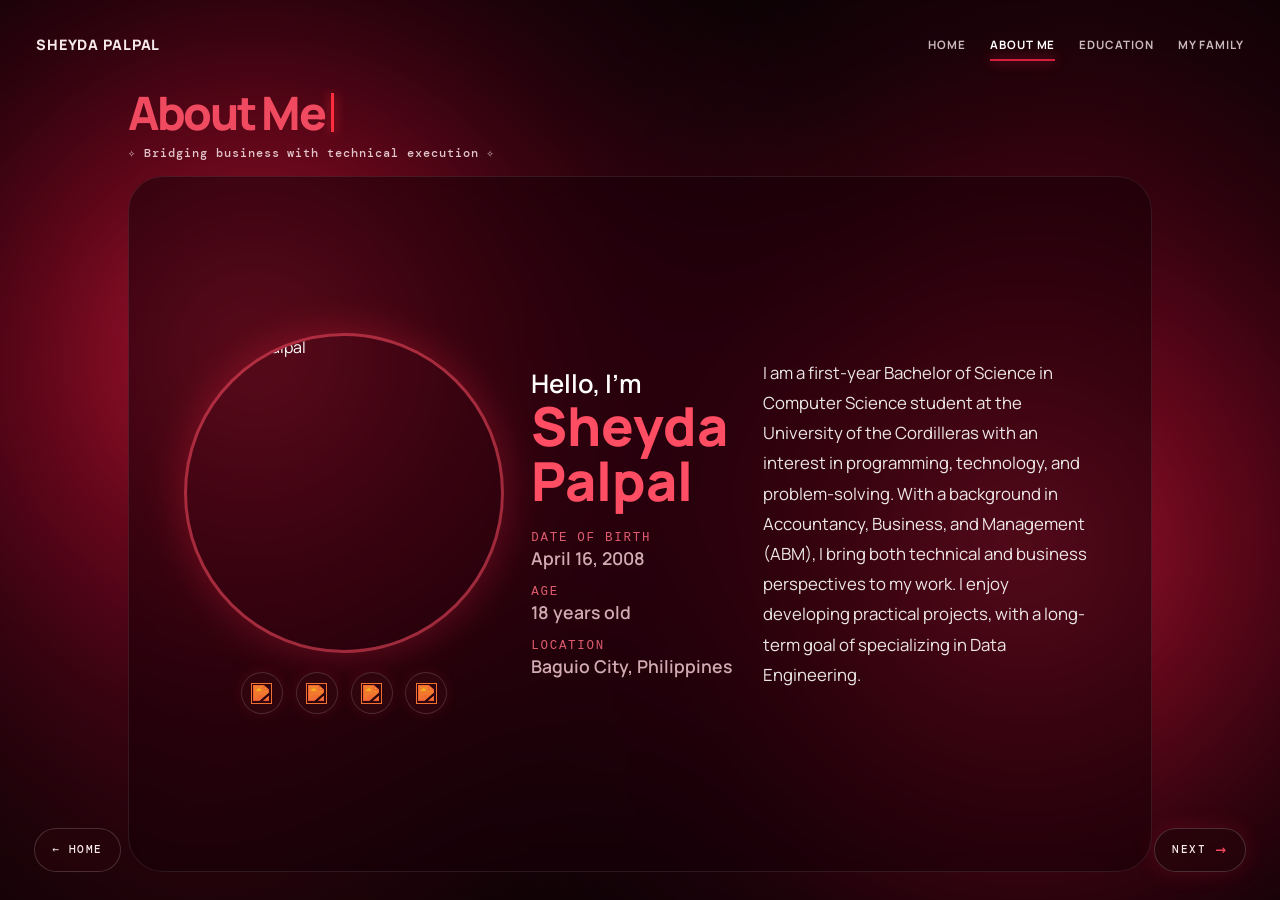
==== about.html @ 0fddceea "Add files via upload" ====
<!doctype html>
<html lang="en">
<head>
<meta charset="UTF-8" />
<meta name="viewport" content="width=device-width, initial-scale=1.0" />
<base target="portfolioFrame">
<title>About Me | Sheyda Palpal</title>

<link rel="stylesheet" href="styles.css" />

<style>
/* ---- About page layout: fixed right under the nav, fits one screen, no scrolling ---- */
html, body { height: 100%; overflow: hidden; margin: 0; }

.site-nav {
  position: fixed !important;
  top: 0 !important; left: 0 !important; right: 0 !important;
  z-index: 60 !important;
}

/* The whole page is pinned between the nav and the bottom of the screen */
.ab-page {
  position: fixed;
  top: 88px; left: 0; right: 0; bottom: 0;
  z-index: 2;
  box-sizing: border-box;
  margin: 0;
  padding: 0 10vw 28px;
  overflow: hidden;
  display: flex;
  flex-direction: column;
  gap: 0.9rem;
}
.ab-page .about-heading {
  position: static !important;
  transform: none !important;
  margin: 0 !important;
  padding: 0 !important;
  text-align: left;
}
.ab-page .about-heading h1 { margin: 0 !important; font-size: clamp(2.4rem, 3.6vw, 4rem); line-height: 1.1; }
.ab-page .about-heading p { margin: 0.4rem 0 0 !important; }

.ab-card {
  box-sizing: border-box;
  flex: 1;
  min-height: 0;
  display: grid;
  grid-template-columns: auto minmax(0, 1fr) minmax(0, 1.15fr);
  gap: clamp(1.5rem, 4vw, 5rem);
  align-items: center;
  padding: clamp(1.2rem, 2.2vw, 2.6rem);
  border-radius: 2.2rem;
  border: 1px solid rgba(255, 255, 255, 0.09);
  background: rgba(22, 0, 8, 0.55);
  backdrop-filter: blur(10px);
  overflow: hidden;
  color: #fff;
}

/* 1. circle picture + your original contact buttons */
.ab-side { display: flex; flex-direction: column; align-items: center; gap: 1.2rem; }
.ab-photo {
  width: min(25vw, 40svh);
  aspect-ratio: 1;
  border-radius: 50%;
  overflow: hidden;
  border: 3px solid rgba(255, 77, 99, 0.55);
  box-shadow: 0 0 40px rgba(255, 40, 70, 0.3);
}
.ab-photo img { width: 100%; height: 100%; object-fit: cover; object-position: center top; display: block; }
/* only keeps the buttons in a row under the photo; your own button styling is untouched */
.ab-side .about-socials { position: static; transform: none; margin: 0; display: flex; gap: 0.8rem; justify-content: center; }

/* 2. name + personal info */
.ab-info { text-align: left; }
.ab-info h2 { margin: 0; font-size: clamp(1.3rem, 2vw, 2.2rem); line-height: 1.15; font-weight: 600; }
.ab-info h2 span { display: block; font-size: clamp(2.4rem, 4.2vw, 5rem); font-weight: 800; line-height: 1.02; color: #ff4d63; }
.ab-details { margin-top: 1.4rem; display: grid; gap: 0.9rem; }
.ab-detail span { display: block; font-size: 0.85rem; color: rgba(255, 255, 255, 0.6); }
.ab-detail p { margin: 0.1rem 0 0; font-size: 1.15rem; font-weight: 700; }

/* 3. paragraph (justified) */
.ab-text p { margin: 0; font-size: clamp(0.95rem, 1.15vw, 1.25rem); line-height: 1.75; color: rgba(255, 255, 255, 0.9); text-align: justify; text-justify: inter-word; }

@media (max-width: 900px) {
  .ab-page { top: 76px; padding: 0 1rem 84px; gap: 0.6rem; }
  .ab-page .about-heading h1 { font-size: 1.8rem; }
  .ab-card { grid-template-columns: auto minmax(0, 1fr); gap: 0.8rem 1rem; padding: 1rem; border-radius: 1.4rem; align-items: center; }
  .ab-photo { width: min(34vw, 18svh); }
  .ab-side { gap: 0.6rem; }
  .ab-info h2 { font-size: 1rem; }
  .ab-info h2 span { font-size: 1.6rem; }
  .ab-details { margin-top: 0.5rem; gap: 0.4rem; }
  .ab-detail span { font-size: 0.7rem; }
  .ab-detail p { font-size: 0.85rem; }
  .ab-text { grid-column: 1 / -1; }
  .ab-text p { font-size: 0.82rem; line-height: 1.5; }
}
/* ---- Spacing and colors refinement (desktop only) ---- */
@media (min-width: 901px) {
  /* photo, info and paragraph now share the space evenly, so the paragraph sits closer */
  .ab-card {
    grid-template-columns: auto clamp(11rem, 16vw, 24rem) clamp(16rem, 26vw, 40rem);
    justify-content: space-evenly;
    column-gap: 0;
  }

  /* personal info: softer, in the red theme, and the same style as your tagline */
  .ab-detail span {
    font-family: ui-monospace, "Courier New", monospace;
    font-size: 0.78rem;
    letter-spacing: 0.14em;
    text-transform: uppercase;
    color: rgba(255, 107, 129, 0.85);
  }
  .ab-detail p {
    font-size: 1.1rem;
    font-weight: 600;
    color: rgba(255, 214, 221, 0.8);
  }

  /* paragraph slightly bigger */
  .ab-text p {
    font-size: clamp(1.05rem, 1.3vw, 1.4rem);
    line-height: 1.8;
  }
}
/* paragraph: no justify, first line indented */
.ab-text p {
  text-align: left;
}
</style>
</head>
<body>
<div class="ambient-light light-one"></div>
<div class="ambient-light light-two"></div>
<div class="grid-overlay"></div>
<div class="cursor-light"></div>

<header class="site-nav">
    <a class="brand" href="index.html">Sheyda Palpal</a>

    <nav class="nav-links">
    <a href="index.html">Home</a>
    <a class="active" href="about.html">About Me</a>
    <a href="education.html">Education</a>
    <a href="family.html">My Family</a>
    </nav>
</header>

<main class="ab-page">

    <div class="about-heading">
        <h1>About Me</h1>
        <p>✧ Bridging business with technical execution ✧</p>
    </div>

    <section class="ab-card">

        <!-- 1. picture (left) + original contact buttons -->
        <div class="ab-side">
            <div class="ab-photo">
                <img src="assets/profile.png" alt="Sheyda Palpal" />
            </div>

            <div class="about-socials">
                <a href="mailto:palpalsheyda@gmail.com" title="Email Me" aria-label="Email Me">
                    <img src="assets/email.png" alt="" />
                </a>

                <a href="https://github.com/sheyda-dotcom" target="_blank" title="GitHub" aria-label="Open GitHub">
                    <img src="assets/github.png" alt="" />
                </a>

                <a href="https://www.facebook.com/sheyda.08" target="_blank" title="Facebook" aria-label="Open Facebook">
                    <img src="assets/facebook.png" alt="" />
                </a>

                <a href="https://api.whatsapp.com/send?phone=639560072978" target="_blank" title="WhatsApp" aria-label="Message me on WhatsApp">
                    <img src="assets/whatsapp.png" alt="" />
                </a>
            </div>
        </div>

        <!-- 2. name + personal info (middle) -->
        <div class="ab-info">
            <h2>Hello, I’m<br /><span>Sheyda Palpal</span></h2>

            <div class="ab-details">
                <div class="ab-detail">
                    <span>Date of Birth</span>
                    <p>April 16, 2008</p>
                </div>
                <div class="ab-detail">
                    <span>Age</span>
                    <p>18 years old</p>
                </div>
                <div class="ab-detail">
                    <span>Location</span>
                    <p>Baguio City, Philippines</p>
                </div>
            </div>
        </div>

        <!-- 3. paragraph (right) -->
        <div class="ab-text">
            <p>
                I am a first-year Bachelor of Science in Computer Science student at the University of the Cordilleras with an interest in programming, technology, and problem-solving. With a background in Accountancy, Business, and Management (ABM), I bring both technical and business perspectives to my work. I enjoy developing practical projects, with a long-term goal of specializing in Data Engineering.
            </p>
        </div>

    </section>
</main>

<a class="previous-page" href="index.html">← Home</a>

<a class="next-page" href="education.html">
    Next
    <span>→</span>
</a>

<script src="script.js"></script>
</body>
</html>
---- styles.css ----
@import url("https://fonts.googleapis.com/css2?family=DM+Mono:wght@400;500&family=Manrope:wght@400;500;600;700;800&display=swap");

:root {
  --red: #d61f3b;
  --bright-red: #f23c57;
  --black: #030203;
  --white: #f8f1f2;
  --muted: #cdbbbe;
}

* {
  box-sizing: border-box;
}

html {
  background: var(--black);
}

body {
  min-width: 320px;
  min-height: 100vh;
  margin: 0;
  overflow: hidden;
  color: var(--white);
  font-family: "Manrope", Arial, sans-serif;
  background:
    radial-gradient(circle at 15% 90%, #1d0309, transparent 45%),
    radial-gradient(circle at 85% 15%, #170207, transparent 45%),
    var(--black);
}

a {
  color: inherit;
  text-decoration: none;
}

/* BACKGROUND ANIMATIONS */

.ambient-light {
  position: fixed;
  z-index: 0;
  width: 1150px;
  height: 1150px;
  pointer-events: none;
  background: radial-gradient(
    circle,
    rgba(255, 34, 73, 0.78) 0%,
    rgba(204, 8, 46, 0.54) 24%,
    rgba(125, 0, 30, 0.32) 46%,
    rgba(75, 0, 18, 0.16) 62%,
    transparent 78%
  );
  filter: blur(42px);
  border-radius: 50%;
  mix-blend-mode: screen;
}

.light-one {
  top: -25%;
  left: -25%;
  opacity: 0.9;
  animation: orbit-one 18s linear infinite;
  animation-delay: -5s;
}

.light-two {
  right: -25%;
  bottom: -25%;
  opacity: 0.82;
  animation: orbit-two 22s linear infinite;
  animation-delay: -10s;
}

@keyframes orbit-one {
  0% {
    transform: translate(-120px, -80px) scale(0.9);
    opacity: 0.58;
  }

  25% {
    transform: translate(800px, -80px) scale(1.13);
    opacity: 0.92;
  }

  50% {
    transform: translate(850px, 600px) scale(0.98);
    opacity: 0.68;
  }

  75% {
    transform: translate(-120px, 650px) scale(1.1);
    opacity: 0.86;
  }

  100% {
    transform: translate(-120px, -80px) scale(0.9);
    opacity: 0.58;
  }
}

@keyframes orbit-two {
  0% {
    transform: translate(100px, 100px) scale(1);
    opacity: 0.65;
  }

  25% {
    transform: translate(-750px, 120px) scale(1.12);
    opacity: 0.86;
  }

  50% {
    transform: translate(-820px, -620px) scale(0.95);
    opacity: 0.62;
  }

  75% {
    transform: translate(80px, -650px) scale(1.08);
    opacity: 0.82;
  }

  100% {
    transform: translate(100px, 100px) scale(1);
    opacity: 0.65;
  }
}

.grid-overlay {
  position: fixed;
  z-index: 0;
  inset: 0;
  pointer-events: none;
  opacity: 0.17;
  background-image:
    linear-gradient(rgba(255, 255, 255, 0.08) 1px, transparent 1px),
    linear-gradient(90deg, rgba(255, 255, 255, 0.08) 1px, transparent 1px);
  background-size: 42px 42px;
  mask-image: radial-gradient(ellipse at center, black, transparent 75%);
}

/* NAVIGATION */

.site-nav {
  position: relative;
  z-index: 2;
  display: flex;
  align-items: center;
  justify-content: space-between;
  width: min(1360px, calc(100% - 72px));
  height: 88px;
  margin: auto;
}

.brand {
  color: #f6e9eb;
  font-size: 0.9rem;
  font-weight: 800;
  letter-spacing: 0.06em;
  text-transform: uppercase;
}

.nav-links {
  display: flex;
  gap: 24px;
  align-items: center;
}

.nav-links a {
  position: relative;
  color: #c7b9bc;
  font-size: 0.72rem;
  font-weight: 700;
  letter-spacing: 0.08em;
  text-transform: uppercase;
  transition: color 0.2s ease;
}

.nav-links a:hover,
.nav-links a.active {
  color: white;
}

.nav-links a.active::after {
  position: absolute;
  right: 0;
  bottom: -9px;
  left: 0;
  height: 2px;
  content: "";
  background: var(--red);
  box-shadow: 0 0 12px var(--red);
}

/* HERO */

.home {
  position: relative;
  z-index: 1;
  display: grid;
  width: min(1190px, calc(100% - 72px));
  min-height: calc(100vh - 118px);
  margin: 0 auto 30px;
  place-items: center;
}

.hero-card {
  position: relative;
  display: grid;
  grid-template-columns: 1.05fr 0.95fr;
  width: 100%;
  min-height: 610px;
  overflow: hidden;
  background:
    radial-gradient(
      circle at 75% 30%,
      rgba(133, 10, 32, 0.26),
      transparent 42%
    ),
    linear-gradient(
      110deg,
      rgba(57, 5, 15, 0.92),
      rgba(10, 2, 5, 0.96)
    );
  border: 1px solid rgba(255, 255, 255, 0.1);
  border-radius: 28px;
  box-shadow:
    0 30px 80px rgba(0, 0, 0, 0.48),
    inset 0 1px rgba(255, 255, 255, 0.09);
  backdrop-filter: blur(18px);
}

.hero-card::after {
  position: absolute;
  inset: 0;
  content: "";
  pointer-events: none;
  background: linear-gradient(
    120deg,
    rgba(255, 255, 255, 0.07),
    transparent 35%,
    rgba(190, 17, 45, 0.1)
  );
}

.intro {
  position: relative;
  z-index: 1;
  align-self: center;
  padding: 72px;
}

.system {
  display: inline-flex;
  gap: 9px;
  align-items: center;
  padding: 8px 12px;
  color: #f7c5cd;
  font: 500 0.62rem "DM Mono", monospace;
  letter-spacing: 0.16em;
  text-transform: uppercase;
  background: rgba(10, 4, 6, 0.42);
  border: 1px solid rgba(255, 255, 255, 0.1);
  border-radius: 999px;
}

.system::before {
  width: 7px;
  height: 7px;
  content: "";
  background: var(--bright-red);
  border-radius: 50%;
  box-shadow: 0 0 10px var(--bright-red);
}

h1 {
  margin: 28px 0 18px;
  font-size: clamp(3.3rem, 6.6vw, 6.2rem);
  font-weight: 800;
  letter-spacing: -0.07em;
  line-height: 0.93;
}

h1 span {
  color: var(--red);
  text-shadow: 0 0 24px rgba(214, 31, 59, 0.38);
}

.intro p {
  max-width: 500px;
  margin: 0;
  color: var(--muted);
  font-size: clamp(0.9rem, 1.25vw, 1.08rem);
  line-height: 1.75;
}

.status {
  display: flex;
  gap: 10px;
  align-items: center;
  max-width: 480px;
  margin: 32px 0 22px;
  padding-top: 18px;
  color: #e4d5d7;
  font: 500 0.68rem "DM Mono", monospace;
  letter-spacing: 0.12em;
  text-transform: uppercase;
  border-top: 1px solid rgba(255, 255, 255, 0.15);
}

.status b {
  color: #79e5a3;
}

.quick-links {
  display: flex;
  flex-wrap: wrap;
  gap: 10px;
}

.quick-links a {
  padding: 11px 14px;
  color: #e4d6d8;
  font: 500 0.65rem "DM Mono", monospace;
  letter-spacing: 0.08em;
  text-transform: uppercase;
  background: rgba(13, 4, 6, 0.38);
  border: 1px solid rgba(255, 255, 255, 0.11);
  border-radius: 8px;
  transition: 0.2s ease;
}

.quick-links a:hover {
  background: #92162a;
  border-color: #eb4a61;
  box-shadow: 0 0 20px rgba(214, 31, 59, 0.35);
  transform: translateY(-2px);
}

/* PHOTO CARD */

.visual {
  position: relative;
  z-index: 1;
  display: grid;
  min-height: 100%;
  padding: 45px;
  place-items: center;
}

.code-card {
  position: relative;
  width: min(385px, 100%);
  padding: 16px 16px 0;
  background: rgba(18, 4, 8, 0.78);
  border: 1px solid rgba(255, 255, 255, 0.12);
  border-radius: 18px;
  box-shadow: 0 25px 40px rgba(0, 0, 0, 0.33);
  transform: rotate(2deg);
}

.code-bar {
  display: flex;
  justify-content: space-between;
  color: #d5b7bb;
  font: 0.6rem "DM Mono", monospace;
  letter-spacing: 0.12em;
}

.dots {
  color: #f1475d;
  letter-spacing: 4px;
}

.profile-wrap {
  position: relative;
  height: 410px;
  margin-top: 15px;
  overflow: hidden;
  background: linear-gradient(145deg, #601320, #150407);
  border-radius: 12px 12px 0 0;
}

.profile-wrap::after {
  position: absolute;
  inset: 0;
  content: "";
  pointer-events: none;
  background: linear-gradient(transparent 60%, rgba(6, 4, 5, 0.8));
}

.profile-wrap img {
  width: 100%;
  height: 100%;
  object-fit: cover;
  object-position: center;
  filter: contrast(1.04) saturate(0.86);
}

.online {
  position: absolute;
  right: -17px;
  bottom: 28px;
  padding: 10px 13px;
  color: #ffd9df;
  font: 500 0.62rem "DM Mono", monospace;
  letter-spacing: 0.12em;
  text-transform: uppercase;
  background: #350a12;
  border: 1px solid rgba(255, 255, 255, 0.13);
  border-radius: 8px;
}

.online::before {
  display: inline-block;
  width: 6px;
  height: 6px;
  margin-right: 6px;
  content: "";
  background: #79e5a3;
  border-radius: 50%;
  box-shadow: 0 0 8px #79e5a3;
}

/* RESPONSIVE */

@media (max-width: 1010px) {
  body {
    overflow: auto;
  }

  .site-nav,
  .home {
    width: min(100% - 38px, 1360px);
  }

  .nav-links {
    gap: 13px;
  }

  .nav-links a {
    font-size: 0.61rem;
  }

  .hero-card {
    grid-template-columns: 1fr;
  }

  .intro {
    padding: 54px;
  }

  .visual {
    min-height: 430px;
  }

  .code-card {
    transform: none;
  }
}

@media (max-width: 650px) {
  .site-nav {
    height: auto;
    padding: 22px 0;
    align-items: flex-start;
  }

  .brand {
    width: 110px;
  }

  .nav-links {
    justify-content: flex-end;
    flex-wrap: wrap;
    gap: 12px;
  }

  .home {
    min-height: auto;
  }

  .hero-card {
    min-height: 0;
    border-radius: 20px;
  }

  .intro {
    padding: 38px 28px;
  }

  .visual {
    padding: 10px 28px 36px;
  }

  .profile-wrap {
    height: 340px;
  }

  .code-card {
    width: min(330px, 100%);
  }

  h1 {
    font-size: 3.4rem;
  }
}
/* Fixed Next button */

.next-page {
  position: fixed;
  right: 34px;
  bottom: 100px;
  z-index: 10;
  display: inline-flex;
  gap: 10px;
  align-items: center;
  padding: 12px 16px;
  color: #f7e9ec;
  font: 500 0.7rem "DM Mono", monospace;
  letter-spacing: 0.12em;
  text-transform: uppercase;
  background: rgba(38, 4, 11, 0.8);
  border: 1px solid rgba(255, 255, 255, 0.17);
  border-radius: 999px;
  box-shadow: 0 0 22px rgba(214, 31, 59, 0.2);
  transition: 0.25s ease;
}

.next-page span {
  color: #ff4b64;
  font-size: 1.1rem;
}

.next-page:hover {
  background: #8c1125;
  border-color: #f14c62;
  box-shadow: 0 0 28px rgba(241, 76, 98, 0.48);
  transform: translateX(5px);
}

/* About Me page */

.about-page {
  position: relative;
  z-index: 1;
  display: grid;
  width: min(1160px, calc(100% - 72px));
  min-height: calc(100vh - 118px);
  margin: 0 auto;
  place-items: center;
}

.about-heading {
  margin-bottom: 36px;
  text-align: center;
}

.about-heading h1 {
  margin: 0;
  color: #f04a60;
  font-size: clamp(2.2rem, 4vw, 3.8rem);
  letter-spacing: -0.05em;
}

.about-heading p {
  margin: 8px 0 0;
  color: #e2c5ca;
  font: 500 0.75rem "DM Mono", monospace;
  letter-spacing: 0.08em;
}

.about-card {
  display: grid;
  grid-template-columns: 1.15fr 0.85fr;
  gap: 70px;
  align-items: center;
  width: 100%;
  padding: 52px 70px;
  background:
    radial-gradient(circle at 78% 30%, rgba(164, 11, 39, 0.22), transparent 38%),
    linear-gradient(110deg, rgba(62, 5, 17, 0.84), rgba(9, 2, 5, 0.94));
  border: 1px solid rgba(255, 255, 255, 0.1);
  border-radius: 25px;
  box-shadow: 0 28px 70px rgba(0, 0, 0, 0.4);
}

.about-copy h2 {
  max-width: 500px;
  margin: 0 0 20px;
  color: white;
  font-size: clamp(2rem, 4vw, 4rem);
  line-height: 1;
}

.about-copy h2 span {
  color: #ef3b55;
}

.about-copy p {
  max-width: 550px;
  margin: 0;
  color: #d5c1c4;
  font-size: 0.95rem;
  line-height: 1.75;
}

.about-copy .quote {
  margin-top: 24px;
  color: #f2b5be;
  font: 500 0.76rem "DM Mono", monospace;
  letter-spacing: 0.05em;
}

.about-image {
  display: grid;
  width: min(330px, 100%);
  aspect-ratio: 1;
  justify-self: center;
  overflow: hidden;
  background: linear-gradient(135deg, #ed334c, #2b0610);
  border: 5px solid rgba(255, 255, 255, 0.9);
  border-radius: 50%;
  box-shadow:
    0 0 0 12px rgba(214, 31, 59, 0.12),
    0 0 50px rgba(218, 28, 56, 0.42);
  place-items: center;
}

.about-image img {
  width: 100%;
  height: 100%;
  object-fit: cover;
  object-position: center;
}

.previous-page {
  position: fixed;
  bottom: 95px;
  left: 34px;
  z-index: 10;
  padding: 12px 16px;
  color: #f7e9ec;
  font: 500 0.7rem "DM Mono", monospace;
  letter-spacing: 0.12em;
  text-transform: uppercase;
  background: rgba(38, 4, 11, 0.8);
  border: 1px solid rgba(255, 255, 255, 0.17);
  border-radius: 999px;
  transition: 0.25s ease;
}

.previous-page:hover {
  background: #8c1125;
  border-color: #f14c62;
  transform: translateX(-5px);
}

@media (max-width: 850px) {
  .about-card {
    grid-template-columns: 1fr;
    gap: 35px;
    padding: 42px 34px;
    text-align: center;
  }

  .about-copy h2,
  .about-copy p {
    margin-right: auto;
    margin-left: auto;
  }

  .about-page {
    width: min(100% - 38px, 1160px);
    padding: 35px 0 90px;
  }
}

@media (max-width: 650px) {
  .next-page {
    right: 16px;
    bottom: 82px;
  }

  .previous-page {
    bottom: 82px;
    left: 16px;
  }

  .about-image {
    width: min(250px, 80vw);
  }
}
.cursor-light {
  position: fixed;
  top: 0;
  left: 0;
  z-index: 50;
  width: 220px;
  height: 220px;
  pointer-events: none;
  opacity: 0;
  background: radial-gradient(
    circle,
    rgba(255, 35, 70, 0.42) 0%,
    rgba(210, 5, 45, 0.22) 30%,
    rgba(130, 0, 27, 0.1) 52%,
    transparent 75%
  );
  filter: blur(20px);
  border-radius: 50%;
  mix-blend-mode: screen;
  transform: translate(-50%, -50%);
  transition: opacity 0.2s ease;
}

body:hover .cursor-light {
  opacity: 1;
}

@media (max-width: 700px) {
  .cursor-light {
    display: none;
  }
}
/* EXPERIENCE & MILESTONES PAGE */

.experience-page {
  position: relative;
  z-index: 1;
  display: grid;
  width: min(1100px, calc(100% - 72px));
  min-height: calc(100vh - 118px);
  margin: 0 auto;
  padding-bottom: 90px;
  place-items: center;
}

.experience-card {
  display: grid;
  grid-template-columns: 0.75fr 1.25fr;
  gap: 70px;
  width: 100%;
  padding: 65px 70px;
  background:
    radial-gradient(
      circle at 76% 25%,
      rgba(155, 8, 37, 0.22),
      transparent 38%
    ),
    linear-gradient(
      115deg,
      rgba(57, 4, 15, 0.9),
      rgba(8, 2, 5, 0.96)
    );
  border: 1px solid rgba(255, 255, 255, 0.1);
  border-radius: 25px;
  box-shadow: 0 28px 70px rgba(0, 0, 0, 0.42);
}

.experience-heading {
  align-self: start;
}

.experience-heading h1 {
  margin: 25px 0 20px;
  font-size: clamp(2.7rem, 4.7vw, 4.8rem);
}

.experience-heading h1 span {
  color: #ed334c;
}

.experience-heading p {
  color: #d2bec2;
  font-size: 0.9rem;
  line-height: 1.7;
}

.timeline {
  position: relative;
  display: grid;
  gap: 10px;
  padding-left: 30px;
  border-left: 1px solid rgba(255, 255, 255, 0.2);
}

.timeline-item {
  position: relative;
  padding: 0 0 27px 25px;
}

.timeline-item:last-child {
  padding-bottom: 0;
}

.timeline-dot {
  position: absolute;
  top: 6px;
  left: -37px;
  width: 13px;
  height: 13px;
  background: #858086;
  border: 2px solid #f5e7e9;
  border-radius: 50%;
  box-shadow: 0 0 0 4px rgba(83, 9, 24, 0.5);
}

.timeline-item.current .timeline-dot {
  background: #ed334c;
  box-shadow:
    0 0 0 4px rgba(83, 9, 24, 0.8),
    0 0 16px rgba(237, 51, 76, 0.85);
}

.timeline-content {
  padding: 17px 18px;
  background: rgba(255, 255, 255, 0.035);
  border: 1px solid rgba(255, 255, 255, 0.08);
  border-radius: 12px;
  transition: 0.25s ease;
}

.timeline-content:hover {
  background: rgba(173, 10, 39, 0.2);
  border-color: rgba(240, 58, 83, 0.45);
  transform: translateX(6px);
}

.timeline-title {
  display: flex;
  gap: 18px;
  justify-content: space-between;
}

.timeline-title h2 {
  margin: 0;
  color: #fff7f8;
  font-size: 0.91rem;
  line-height: 1.45;
}

.timeline-title span {
  flex-shrink: 0;
  color: #f05b70;
  font: 500 0.7rem "DM Mono", monospace;
}

.timeline-content p {
  margin: 8px 0 0;
  color: #c9b8bb;
  font-size: 0.78rem;
  line-height: 1.6;
}

@media (max-width: 850px) {
  .experience-page {
    width: min(100% - 38px, 1100px);
    padding-top: 30px;
  }

  .experience-card {
    grid-template-columns: 1fr;
    gap: 36px;
    padding: 42px 32px;
  }
}

@media (max-width: 550px) {
  .timeline-title {
    display: block;
  }

  .timeline-title span {
    display: inline-block;
    margin-top: 7px;
  }

  .experience-card {
    padding: 34px 22px;
  }
}
/* PROJECTS PAGE */

.projects-page {
  position: relative;
  z-index: 1;
  width: min(1100px, calc(100% - 72px));
  min-height: calc(100vh - 118px);
  margin: 0 auto;
  padding: 45px 0 110px;
}

.projects-heading {
  max-width: 620px;
  margin-bottom: 35px;
}

.projects-heading h1 {
  margin: 23px 0 15px;
  font-size: clamp(3rem, 5vw, 5.3rem);
}

.projects-heading h1 span {
  color: #ed334c;
}

.projects-heading p {
  color: #d2bec2;
  font-size: 0.92rem;
  line-height: 1.7;
}

.project-grid {
  display: grid;
  grid-template-columns: repeat(2, 1fr);
  gap: 18px;
}

.project-card {
  position: relative;
  min-height: 215px;
  padding: 27px;
  overflow: hidden;
  color: #fff;
  text-align: left;
  cursor: pointer;
  background:
    radial-gradient(
      circle at 85% 20%,
      rgba(171, 8, 39, 0.24),
      transparent 35%
    ),
    linear-gradient(125deg, rgba(60, 4, 16, 0.9), rgba(9, 2, 5, 0.95));
  border: 1px solid rgba(255, 255, 255, 0.1);
  border-radius: 18px;
  transition: 0.25s ease;
}

.project-card:hover {
  border-color: rgba(239, 57, 82, 0.62);
  box-shadow: 0 0 30px rgba(206, 16, 46, 0.28);
  transform: translateY(-6px);
}

.project-number {
  display: block;
  color: #ef5369;
  font: 500 0.7rem "DM Mono", monospace;
  letter-spacing: 0.12em;
}

.project-card h2 {
  margin: 28px 0 8px;
  font-size: 1.28rem;
}

.project-card p {
  margin: 0;
  color: #cdbbc0;
  font-size: 0.78rem;
}

.open-project {
  position: absolute;
  bottom: 25px;
  color: #f2d7db;
  font: 500 0.68rem "DM Mono", monospace;
  letter-spacing: 0.08em;
  text-transform: uppercase;
}

.featured-project {
  background:
    radial-gradient(
      circle at 85% 20%,
      rgba(238, 53, 78, 0.38),
      transparent 35%
    ),
    linear-gradient(125deg, rgba(92, 7, 25, 0.9), rgba(16, 2, 7, 0.95));
}

/* VS CODE POP-UP */

.workspace-modal {
  position: fixed;
  z-index: 100;
  inset: 0;
  display: none;
  padding: 25px;
  background: rgba(2, 1, 2, 0.76);
  backdrop-filter: blur(10px);
  place-items: center;
}

.workspace-modal.show {
  display: grid;
}

.workspace-window {
  width: min(850px, 100%);
  overflow: hidden;
  color: #d4d4d4;
  background: #18181b;
  border: 1px solid #5b5b61;
  border-radius: 15px;
  box-shadow: 0 30px 90px rgba(0, 0, 0, 0.65);
}

.workspace-bar {
  display: flex;
  gap: 16px;
  align-items: center;
  padding: 14px 17px;
  color: #d2c3c6;
  font: 0.7rem "DM Mono", monospace;
  background: #27272b;
  border-bottom: 1px solid #434348;
}

.workspace-dots {
  color: #f05267;
  letter-spacing: 3px;
}

.workspace-close {
  margin-left: auto;
  color: #eee;
  font-size: 1.35rem;
  cursor: pointer;
  background: transparent;
  border: 0;
}

.workspace-body {
  min-height: 290px;
  padding: 24px;
  overflow: auto;
  background:
    linear-gradient(rgba(255, 255, 255, 0.025) 1px, transparent 1px),
    #1e1e1e;
  background-size: 100% 28px;
}

.workspace-body pre {
  margin: 0;
  color: #d4d4d4;
  font: 0.82rem/1.75 "DM Mono", monospace;
  white-space: pre-wrap;
}

.workspace-footer {
  display: flex;
  gap: 20px;
  align-items: center;
  justify-content: space-between;
  padding: 20px 24px;
  background: #252528;
  border-top: 1px solid #3e3e43;
}

.workspace-footer h2 {
  margin: 0 0 6px;
  color: #fff;
  font-size: 1rem;
}

.workspace-footer p {
  max-width: 500px;
  margin: 0;
  color: #bfbcc0;
  font-size: 0.75rem;
  line-height: 1.5;
}

.run-project {
  flex-shrink: 0;
  padding: 11px 15px;
  color: white;
  font: 700 0.7rem "DM Mono", monospace;
  letter-spacing: 0.06em;
  text-transform: uppercase;
  background: #9e1730;
  border: 1px solid #f3566c;
  border-radius: 8px;
  transition: 0.2s ease;
}

.run-project:hover {
  background: #dd2945;
  box-shadow: 0 0 22px rgba(234, 48, 75, 0.5);
}

@media (max-width: 850px) {
  .projects-page {
    width: min(100% - 38px, 1100px);
  }

  .project-grid {
    grid-template-columns: 1fr;
  }
}

@media (max-width: 600px) {
  .workspace-footer {
    display: block;
  }

  .run-project {
    display: inline-block;
    margin-top: 16px;
  }
}
/* INLINE VS CODE-STYLE PROJECT WORKSPACES */

.workspace-project-grid {
  display: grid;
  grid-template-columns: repeat(3, 1fr);
  gap: 20px;
}

.workspace-project {
  display: flex;
  min-height: 500px;
  overflow: hidden;
  flex-direction: column;
  color: #d4d4d4;
  background: #1d1d20;
  border: 1px solid rgba(255, 255, 255, 0.14);
  border-radius: 16px;
  box-shadow: 0 15px 30px rgba(0, 0, 0, 0.4);
  transition: 0.25s ease;
}

.workspace-project:hover {
  border-color: rgba(241, 67, 91, 0.65);
  box-shadow: 0 16px 35px rgba(180, 10, 41, 0.35);
  transform: translateY(-7px);
}

.workspace-project-bar {
  display: flex;
  gap: 14px;
  align-items: center;
  padding: 16px 18px;
  color: #d7c8cb;
  font: 0.7rem "DM Mono", monospace;
  background: #2c2c31;
  border-bottom: 1px solid #45454a;
}

.workspace-dots {
  color: #f4a44a;
  letter-spacing: 3px;
}

.inline-code {
  flex: 1;
  min-height: 215px;
  padding: 24px 18px;
  overflow-x: auto;
  font: 0.75rem/1.85 "DM Mono", monospace;
  background: #18181b;
}

.inline-code p {
  margin: 0;
  white-space: nowrap;
}

.inline-code p span {
  display: inline-block;
  width: 26px;
  margin-right: 7px;
  color: #77777d;
  text-align: right;
}

.inline-code b {
  color: #dc84d2;
  font-weight: 500;
}

.inline-code i {
  color: #80c46f;
  font-style: normal;
}

.inline-code em {
  color: #70b7ef;
  font-style: normal;
}

.workspace-project-info {
  padding: 23px;
  background: #252528;
  border-top: 1px solid #3d3d42;
}

.workspace-project-info h2 {
  margin: 0 0 9px;
  color: #fff;
  font-size: 1rem;
}

.workspace-project-info p {
  min-height: 88px;
  margin: 0 0 18px;
  color: #c1bec2;
  font-size: 0.77rem;
  line-height: 1.5;
}

.workspace-project-info .run-project {
  display: inline-block;
  padding: 11px 14px;
  color: #101010;
  font: 700 0.7rem "Manrope", sans-serif;
  background: linear-gradient(135deg, #92979e, #ffffff, #a0a5aa);
  border: 1px solid white;
  border-radius: 8px;
}

.workspace-project-info .run-project:hover {
  background: linear-gradient(135deg, #b7bdc2, #ffffff, #777d84);
  box-shadow: 0 0 20px rgba(255, 255, 255, 0.26);
}

@media (max-width: 1050px) {
  .workspace-project-grid {
    grid-template-columns: repeat(2, 1fr);
  }
}

@media (max-width: 700px) {
  .workspace-project-grid {
    grid-template-columns: 1fr;
  }
}
/* PROJECTS: 4 CARDS IN ONE PAGE, NO SCROLL */

body.projects-body {
  overflow: hidden;
}

.projects-page {
  display: flex;
  width: min(1500px, calc(100% - 70px));
  min-height: calc(100vh - 88px);
  padding: 18px 0 115px;
  flex-direction: column;
  justify-content: center;
}

.projects-heading {
  margin-bottom: 18px;
}

.projects-heading .system {
  padding: 6px 10px;
  font-size: 0.55rem;
}

.projects-heading h1 {
  margin: 12px 0 7px;
  font-size: clamp(2.5rem, 4vw, 4.3rem);
}

.projects-heading p {
  margin: 0;
  font-size: 0.78rem;
}

.workspace-project-grid {
  grid-template-columns: repeat(4, 1fr);
  gap: 14px;
}

.workspace-project {
  min-height: 385px;
  border-radius: 13px;
}

.workspace-project-bar {
  gap: 8px;
  padding: 11px 12px;
  font-size: 0.58rem;
}

.workspace-dots {
  letter-spacing: 2px;
}

.inline-code {
  flex: none;
  min-height: 128px;
  padding: 15px 10px;
  font-size: 0.57rem;
  line-height: 1.7;
}

.inline-code p span {
  width: 18px;
  margin-right: 3px;
}

.workspace-project-info {
  flex: 1;
  padding: 15px;
}

.workspace-project-info h2 {
  margin: 0 0 6px;
  font-size: 0.85rem;
}

.workspace-project-info p {
  min-height: 72px;
  margin: 0 0 12px;
  font-size: 0.65rem;
  line-height: 1.45;
}

.workspace-project-info .run-project {
  padding: 9px 10px;
  font-size: 0.58rem;
}

/* Keeps the Next and Previous buttons above the project cards */
.next-page,
.previous-page {
  bottom: 35px;
}

@media (max-width: 1200px) {
  .projects-page {
    width: min(100% - 38px, 1500px);
  }

  .workspace-project-grid {
    gap: 10px;
  }

  .workspace-project-info {
    padding: 12px;
  }

  .workspace-project-info p {
    font-size: 0.6rem;
  }
}
/* Makes Run Project buttons match View Resume */

.workspace-project-info .run-project {
  color: #e4d6d8;
  font: 500 0.65rem "DM Mono", monospace;
  letter-spacing: 0.08em;
  text-transform: uppercase;
  background: rgba(13, 4, 6, 0.38);
  border: 1px solid rgba(255, 255, 255, 0.11);
  border-radius: 8px;
  box-shadow: none;
  transition: 0.2s ease;
}

.workspace-project-info .run-project:hover {
  color: #ffffff;
  background: #a91930;
  border-color: #f44b62;
  box-shadow: 0 0 20px rgba(237, 51, 76, 0.35);
  transform: translateY(-2px);
}
/* Improves Experience & Milestones layout */

.experience-card {
  grid-template-columns: 0.62fr 1.38fr;
  gap: 45px;
}

.experience-heading h1 {
  font-size: clamp(2.1rem, 3.3vw, 3.5rem);
  line-height: 1;
}

.timeline {
  gap: 18px;
}

.timeline-item {
  padding-bottom: 12px;
}

.timeline-title {
  display: grid;
  grid-template-columns: minmax(0, 1fr) 120px;
  gap: 25px;
  align-items: start;
}

.timeline-title h2 {
  margin: 0;
  padding-right: 10px;
}

.timeline-title span {
  min-width: 120px;
  color: #f05b70;
  font: 500 0.7rem "DM Mono", monospace;
  text-align: right;
}
/* Keeps timeline descriptions from going under the year */

.timeline-content {
  display: grid;
  grid-template-columns: minmax(0, 1fr) 120px;
  column-gap: 25px;
}

.timeline-title {
  display: contents;
}

.timeline-title h2 {
  grid-column: 1;
}

.timeline-title span {
  grid-column: 2;
  min-width: 0;
  text-align: right;
}

.timeline-content p {
  grid-column: 1;
  margin-right: 0;
}
/* About Me: photo on left with contact icons */

.about-card {
  grid-template-columns: 0.6fr 1.4fr;
  gap: 55px;
}

.about-side {
  display: flex;
  flex-direction: column;
  align-items: center;
  gap: 18px;
}

.about-image {
  order: 0;
  width: min(220px, 100%);
  aspect-ratio: 1;
  margin: 0;
}

.about-copy {
  order: 1;
}

.about-socials {
  display: flex;
  gap: 12px;
  justify-content: center;
}

.about-socials a {
  display: grid;
  width: 42px;
  height: 42px;
  place-items: center;
  color: #f6e8eb;
  font-size: 1.15rem;
  background: rgba(49, 5, 15, 0.8);
  border: 1px solid rgba(255, 255, 255, 0.15);
  border-radius: 50%;
  box-shadow: 0 0 14px rgba(214, 31, 59, 0.15);
  transition: 0.25s ease;
}

.about-socials a:hover {
  color: white;
  background: #a91930;
  border-color: #f34d64;
  box-shadow: 0 0 20px rgba(237, 51, 76, 0.5);
  transform: translateY(-4px);
}

@media (max-width: 850px) {
  .about-card {
    grid-template-columns: 1fr;
  }

  .about-side {
    order: -1;
  }
}
/* Theme-colored social app icons */

.about-socials a {
  overflow: hidden;
}

.about-socials a img {
  width: 21px;
  height: 21px;
  object-fit: contain;

  /* Changes black icons into portfolio red */
  filter: invert(23%) sepia(95%) saturate(3090%)
    hue-rotate(338deg) brightness(95%) contrast(99%);
}

.about-socials a:hover img {
  filter: brightness(0) invert(1);
}
.hero-card {
  /* ~60% opaque: the red lights glow through, but softer than the raw background */
  background: linear-gradient(135deg, rgba(70, 10, 20, .55), rgba(14, 3, 6, .68));
  backdrop-filter: blur(5px) saturate(1.25);   /* low blur so the light stays visible */
  -webkit-backdrop-filter: blur(5px) saturate(1.25);
  border: 1px solid rgba(255, 80, 90, .2);
  box-shadow: 0 30px 80px rgba(0, 0, 0, .5),
              inset 0 1px 0 rgba(255, 255, 255, .07),
              inset 0 0 60px rgba(255, 40, 60, .06);
}
/* ---------- Timeline ---------- */
.timeline {
  position: relative;
  padding-left: 38px;
}

/* vertical line that draws itself downward */
.timeline::before {
  content: "";
  position: absolute;
  left: 9px;
  top: 8px;
  bottom: 8px;
  width: 2px;
  background: linear-gradient(180deg, #ff2d3d, rgba(255, 45, 61, .08));
  transform-origin: top;
  transform: scaleY(0);
  animation: tl-line 1.6s .3s cubic-bezier(.2, .7, .2, 1) forwards;
}
@keyframes tl-line { to { transform: scaleY(1); } }

.timeline-item {
  position: relative;
  margin-bottom: 20px;
  opacity: 0;
  transform: translateX(-22px);
  animation: tl-in .8s cubic-bezier(.2, .7, .2, 1) forwards;
}
.timeline-item:nth-child(1) { animation-delay: .4s; }
.timeline-item:nth-child(2) { animation-delay: .6s; }
.timeline-item:nth-child(3) { animation-delay: .8s; }
.timeline-item:nth-child(4) { animation-delay: 1.0s; }
@keyframes tl-in { to { opacity: 1; transform: none; } }

/* dot on the line */
.timeline-dot {
  position: absolute;
  left: -36px;
  top: 28px;
  width: 14px;
  height: 14px;
  border-radius: 50%;
  background: #1a0509;
  border: 2px solid #ff2d3d;
  box-shadow: 0 0 12px rgba(255, 45, 61, .6);
}
.timeline-item.current .timeline-dot {
  background: #ff2d3d;
  animation: tl-pulse 2s ease-in-out infinite;
}
@keyframes tl-pulse {
  0%, 100% { box-shadow: 0 0 10px rgba(255, 45, 61, .6), 0 0 0 0 rgba(255, 45, 61, .5); }
  50%      { box-shadow: 0 0 18px rgba(255, 45, 61, .9), 0 0 0 10px rgba(255, 45, 61, 0); }
}

/* card */
.timeline-content {
  display: flex;
  align-items: center;
  gap: 18px;
  padding: 20px 24px;
  border-radius: 18px;
  border: 1px solid rgba(255, 80, 90, .16);
  background: linear-gradient(135deg, rgba(255, 255, 255, .05), rgba(255, 255, 255, .015));
  transition: transform .3s cubic-bezier(.2, .7, .2, 1), border-color .3s, box-shadow .3s;
}
.timeline-content:hover {
  transform: translateY(-3px);
  border-color: rgba(255, 80, 90, .45);
  box-shadow: 0 14px 40px rgba(255, 45, 61, .15);
}
.timeline-item.current .timeline-content {
  border-color: rgba(255, 80, 90, .4);
  background: linear-gradient(135deg, rgba(255, 45, 61, .14), rgba(255, 255, 255, .02));
}

.timeline-body { flex: 1; min-width: 0; }

.timeline-title {
  display: flex;
  align-items: center;
  justify-content: space-between;
  gap: 14px;
  flex-wrap: wrap;
}
.timeline-title h2 { margin: 0; font-size: 1.15rem; }

.timeline-year {
  padding: 4px 12px;
  border-radius: 999px;
  font-size: .72rem;
  letter-spacing: .1em;
  color: #ffb3b9;
  background: rgba(255, 45, 61, .12);
  border: 1px solid rgba(255, 80, 90, .3);
  white-space: nowrap;
}
.timeline-item.current .timeline-year { color: #fff; background: #ff2d3d; border-color: #ff2d3d; }

.timeline-sub {
  margin: 6px 0 0;
  color: rgba(255, 255, 255, .72);
  line-height: 1.5;
}

.timeline-tags { display: flex; flex-wrap: wrap; gap: 8px; margin-top: 10px; }
.timeline-tags span {
  padding: 4px 12px;
  border-radius: 8px;
  font-size: .74rem;
  color: rgba(255, 255, 255, .8);
  background: rgba(255, 255, 255, .06);
  border: 1px solid rgba(255, 255, 255, .1);
}

/* school logo badge */
.school-logo {
  flex: 0 0 64px;
  width: 64px;
  height: 64px;
  display: grid;
  place-items: center;
  border-radius: 16px;
  background: rgba(255, 255, 255, .06);
  border: 1px solid rgba(255, 80, 90, .3);
  box-shadow: 0 0 20px rgba(255, 45, 61, .15);
  overflow: hidden;
}
.school-logo img {
  width: 100%;
  height: 100%;
  padding: 6px;
  object-fit: contain;
}
.school-logo b { display: none; font-size: .8rem; letter-spacing: .08em; color: #ff8a93; }
.school-logo.no-logo b { display: block; }

@media (max-width: 600px) {
  .timeline-content.has-logo { align-items: flex-start; }
  .school-logo { flex-basis: 52px; width: 52px; height: 52px; }
}
@media (prefers-reduced-motion: reduce) {
  .timeline::before, .timeline-item { animation: none; opacity: 1; transform: none; }
}
/* let tall pages scroll instead of clipping */
html, body {
  height: auto;
  min-height: 100%;
  overflow-x: hidden;
  overflow-y: auto;
}

.experience-page,
.projects-page {
  height: auto;
  min-height: 100vh;
  overflow: visible;
  padding-bottom: 140px;          /* room above the Next / Back buttons */
}

.experience-card { height: auto; max-height: none; overflow: visible; }

/* heading stays in view while you scroll the timeline */
.experience-heading {
  position: sticky;
  top: 120px;
  align-self: start;
}

/* fixes the squeezed "Open to Opportunities" card */
.timeline-content:not(.has-logo) { display: block; }
.experience-card {
  background: linear-gradient(135deg, rgba(70, 10, 20, .55), rgba(14, 3, 6, .68));
  backdrop-filter: blur(5px) saturate(1.25);
  -webkit-backdrop-filter: blur(5px) saturate(1.25);
  border: 1px solid rgba(255, 80, 90, .2);
  box-shadow: 0 30px 80px rgba(0, 0, 0, .5),
              inset 0 1px 0 rgba(255, 255, 255, .07),
              inset 0 0 60px rgba(255, 40, 60, .06);
}

/* inner timeline cards become lighter glass on top of it */
.timeline-content {
  background: linear-gradient(135deg, rgba(255, 255, 255, .05), rgba(255, 255, 255, .012));
  backdrop-filter: blur(3px);
}
.workspace-project-grid {
  display: grid;
  grid-template-columns: repeat(auto-fit, minmax(340px, 1fr));
  gap: 24px;
}

/* ---- the window ---- */
.workspace-project {
  --kw: #ff7b86;       /* keywords: public, class, static  */
  --cm: #86b377;       /* comments / strings               */
  --fn: #f0d58c;       /* function calls                   */

  position: relative;
  display: flex;
  flex-direction: column;
  overflow: hidden;
  border-radius: 18px;
  border: 1px solid rgba(255, 80, 90, .2);
  background: linear-gradient(145deg, rgba(70, 10, 20, .5), rgba(14, 3, 6, .62));
  backdrop-filter: blur(5px) saturate(1.25);
  -webkit-backdrop-filter: blur(5px) saturate(1.25);
  box-shadow: 0 20px 50px rgba(0, 0, 0, .45),
              inset 0 1px 0 rgba(255, 255, 255, .07);
  opacity: 0;
  transform: translateY(24px);
  animation: card-rise .8s cubic-bezier(.2, .7, .2, 1) forwards;
  transition: transform .3s cubic-bezier(.2, .7, .2, 1), border-color .3s, box-shadow .3s;
}
.workspace-project:nth-child(1) { animation-delay: .15s; }
.workspace-project:nth-child(2) { animation-delay: .30s; }
.workspace-project:nth-child(3) { animation-delay: .45s; }
.workspace-project:nth-child(4) { animation-delay: .60s; }
@keyframes card-rise { to { opacity: 1; transform: none; } }

.workspace-project:hover {
  transform: translateY(-5px);
  border-color: rgba(255, 80, 90, .5);
  box-shadow: 0 26px 60px rgba(255, 45, 61, .18), inset 0 1px 0 rgba(255, 255, 255, .1);
}

/* soft light that follows the mouse (JS below sets --mx / --my) */
.workspace-project::before {
  content: "";
  position: absolute;
  inset: 0;
  pointer-events: none;
  background: radial-gradient(260px circle at var(--mx, 50%) var(--my, 0%),
              rgba(255, 60, 80, .14), transparent 70%);
  opacity: 0;
  transition: opacity .3s;
}
.workspace-project:hover::before { opacity: 1; }

/* ---- title bar (tab style) ---- */
.workspace-project-bar {
  display: flex;
  align-items: center;
  gap: 14px;
  padding: 10px 16px;
  font: 500 .74rem/1 "JetBrains Mono", "Fira Code", Consolas, monospace;
  color: rgba(255, 255, 255, .6);
  background: rgba(0, 0, 0, .28);
  border-bottom: 1px solid rgba(255, 255, 255, .07);
}
/* real traffic-light dots instead of text */
.workspace-dots {
  font-size: 0;
  display: inline-block;
  width: 10px;
  height: 10px;
  margin-right: 40px;
  border-radius: 50%;
  background: #ff5f57;
  box-shadow: 18px 0 #febc2e, 36px 0 #28c840;
  opacity: .85;
}

/* ---- code pane ---- */
.inline-code {
  padding: 14px 0;
  background: rgba(0, 0, 0, .22);
  font: .8rem/1.75 "JetBrains Mono", "Fira Code", Consolas, monospace;
  overflow-x: auto;
}
.inline-code p {
  display: flex;
  margin: 0;
  padding: 0 16px 0 0;
  border-left: 2px solid transparent;
  transition: background .2s, border-color .2s;
}
.inline-code p:hover {
  background: rgba(255, 255, 255, .05);
  border-left-color: #ff4d5e;
}
.inline-code p span {                 /* line numbers */
  flex: 0 0 38px;
  padding-right: 14px;
  text-align: right;
  color: rgba(255, 255, 255, .28);
  user-select: none;
}
.inline-code code {
  white-space: pre;
  color: rgba(255, 255, 255, .88);
  font: inherit;
}
.inline-code b  { color: var(--kw); font-weight: 600; }
.inline-code i  { color: var(--cm); font-style: italic; }
.inline-code em { color: var(--fn); font-style: normal; }



/* ---- info + button ---- */
.workspace-project-info {
  display: flex;
  flex-direction: column;
  flex: 1;
  gap: 10px;
  padding: 18px 22px 22px;
  border-top: 1px solid rgba(255, 255, 255, .06);
}
.workspace-project-info h2 { margin: 0; font-size: 1.1rem; }
.workspace-project-info p  { margin: 0; color: rgba(255, 255, 255, .7); line-height: 1.55; font-size: .9rem; }

.run-project {
  align-self: flex-start;
  margin-top: auto;
  padding: 9px 18px;
  border-radius: 999px;
  font-size: .8rem;
  font-weight: 600;
  letter-spacing: .04em;
  color: #ffd3d7;
  background: rgba(255, 45, 61, .14);
  border: 1px solid rgba(255, 80, 90, .4);
  transition: background .25s, color .25s, box-shadow .25s, transform .25s;
}
.run-project:hover {
  color: #fff;
  background: #ff2d3d;
  box-shadow: 0 8px 26px rgba(255, 45, 61, .45);
  transform: translateY(-2px);
}

@media (prefers-reduced-motion: reduce) {
  .workspace-project { animation: none; opacity: 1; transform: none; }
  .inline-code p:last-child code::after { animation: none; }
}
/* blinking text cursor after page titles */
main h1::after,
.caret::after {
  content: "";
  display: inline-block;
  width: 3px;
  height: .85em;
  margin-left: .14em;
  vertical-align: -.04em;
  background: #ff2d3d;
  box-shadow: 0 0 12px rgba(255, 45, 61, .8);
  animation: caret 1s steps(1) infinite;
}

@keyframes caret { 50% { opacity: 0; } }

/* solid while the typewriter (below) is still typing */
.typing::after { animation: none; opacity: 1; }

@media (prefers-reduced-motion: reduce) {
  main h1::after, .caret::after { animation: none; }
}
.about-heading {
  text-align: left;
  align-items: flex-start;   /* in case the heading is a flex column */
  margin-left: 0;
  margin-right: auto;
}

.about-heading h1,
.about-heading p {
  text-align: left;
  margin-left: 0;
  margin-right: auto;
}
.about-page > div { text-align: left; margin-left: 0; }
/* ===== Academic Achievements: one screen, no scrolling ===== */
html:has(.experience-page),
html:has(.experience-page) body {
  height: 100%;
  overflow: hidden;
}

.experience-page {
  position: fixed;                 /* always exactly the screen */
  inset: 0;
  z-index: 1;
  margin: 0;
  box-sizing: border-box;
  height: auto;
  min-height: 0;
  overflow: hidden;
  display: flex;
  align-items: center;
  justify-content: center;
  padding: clamp(84px, 11vh, 112px) clamp(16px, 4vw, 48px) clamp(60px, 9vh, 84px);
  pointer-events: none;            /* empty areas let clicks through to the nav */
}

.experience-card {
  pointer-events: auto;
  width: 100%;
  max-width: 1500px;
  height: auto;                    /* sized by its content, so cards never overlap */
  max-height: 100%;
  overflow: hidden;
  box-sizing: border-box;
  display: grid;
  grid-template-columns: minmax(0, .8fr) minmax(0, 1.5fr);
  gap: clamp(16px, 3vw, 48px);
  align-items: center;
  padding: clamp(18px, 3.4vh, 40px) clamp(20px, 3vw, 44px);
}

/* heading column */
.experience-heading { position: static; }
.experience-heading h1 { font-size: clamp(1.9rem, 6vh, 3.4rem); }
.experience-heading p  { font-size: clamp(.85rem, 2vh, 1.1rem); }

/* timeline column */
.timeline {
  display: flex;
  flex-direction: column;
  gap: clamp(12px, 2.2vh, 22px);
  height: auto;
}
.timeline::before { top: 6%; bottom: 6%; }

.timeline-item { flex: none; margin: 0; }
.timeline-dot  { top: 50%; margin-top: -7px; }

.timeline-content {
  align-items: center;
  gap: clamp(12px, 1.6vw, 20px);
  padding: clamp(10px, 1.9vh, 22px) clamp(16px, 1.8vw, 26px);
}
.timeline-content:not(.has-logo) {
  display: flex;
  flex-direction: column;
  justify-content: center;
  align-items: stretch;
}

.timeline-title h2  { font-size: clamp(1rem, 2.6vh, 1.45rem); }
.timeline-year      { padding: 3px 12px; font-size: clamp(.66rem, 1.5vh, .78rem); }
.timeline-sub       { margin-top: 3px; font-size: clamp(.8rem, 1.95vh, 1.08rem); line-height: 1.4; }
.timeline-tags      { margin-top: clamp(4px, .9vh, 10px); }
.timeline-tags span { padding: 3px 11px; font-size: clamp(.66rem, 1.5vh, .8rem); }

.school-logo {
  flex: 0 0 clamp(44px, 8vh, 76px);
  width: clamp(44px, 8vh, 76px);
  height: clamp(44px, 8vh, 76px);
  border-radius: 14px;
}

/* narrow screens: heading above the timeline */
@media (max-width: 900px) {
  .experience-card { grid-template-columns: 1fr; align-items: start; }
  .experience-heading p { display: none; }
}
/* very short screens: hide the small tags so everything still fits */
@media (max-height: 560px) {
  .timeline-tags { display: none; }
}
/* ===== Academic Achievements: responsive on every device ===== */

/* ---------- Laptops, desktops, tablets in landscape: one screen, no scrolling ---------- */
.experience-page {
  --u: min(1vh, 0.52vw);            /* one scaling unit that follows the screen size */
  position: fixed;
  inset: 0;
  width: auto;
  margin: 0;
  display: flex;
  align-items: center;
  justify-content: center;
  padding: 100px 0 90px;            /* clears the nav and the Next/Back buttons */
  overflow: hidden;
  pointer-events: none;
}

.experience-card {
  pointer-events: auto;
  width: min(1360px, calc(100vw - 72px));   /* same width as the nav bar */
  max-width: none;
  max-height: 100%;
  overflow: hidden;
  grid-template-columns: minmax(0, 0.8fr) minmax(0, 1.5fr);
  gap: max(24px, calc(var(--u) * 4));
  align-items: center;
  padding: max(16px, calc(var(--u) * 3)) max(24px, calc(var(--u) * 4));
}

.experience-heading h1 {
  font-size: min(3.6rem, max(1.9rem, calc(var(--u) * 5.2)));
}
.experience-heading p {
  font-size: max(0.85rem, calc(var(--u) * 1.9));
}

.timeline {
  gap: max(10px, calc(var(--u) * 1.8));
}
.timeline-item {
  padding: 0;
  margin: 0;
}
.timeline-content {
  padding: max(10px, calc(var(--u) * 1.6)) max(16px, calc(var(--u) * 2.4));
  gap: max(12px, calc(var(--u) * 1.8));
}
.timeline-content .timeline-sub {
  margin: 3px 0 0;
  font-size: max(0.8rem, calc(var(--u) * 1.9));
}

/* year pill always sits on the right of the title row */
.timeline-title {
  flex-wrap: nowrap;
  align-items: center;
}
.timeline-title h2 {
  flex: 1;
  min-width: 0;
  font-size: max(1rem, calc(var(--u) * 2.4));
}
.timeline-year {
  flex-shrink: 0;
  font-size: max(0.66rem, calc(var(--u) * 1.4));
}
.timeline-tags span {
  font-size: max(0.66rem, calc(var(--u) * 1.5));
}

.school-logo {
  flex: 0 0 max(44px, calc(var(--u) * 6.8));
  width: max(44px, calc(var(--u) * 6.8));
  height: max(44px, calc(var(--u) * 6.8));
}

/* ---------- Phones, portrait tablets, short landscape screens: page scrolls ---------- */
@media (max-width: 900px), (max-height: 600px) {
  html:has(.experience-page),
  html:has(.experience-page) body {
    height: auto;
    overflow-x: hidden;
    overflow-y: auto;
  }

  .experience-page {
    position: relative;
    inset: auto;
    display: flex;
    align-items: center;
    width: min(1360px, calc(100% - 32px));
    min-height: calc(100dvh - 88px);
    margin: 0 auto;
    padding: 16px 0 120px;          /* room for the Next/Back buttons */
    overflow: visible;
    pointer-events: auto;
  }

  .experience-card {
    width: 100%;
    max-height: none;
    overflow: visible;
  }
}

/* single column on narrow screens */
@media (max-width: 900px) {
  .experience-card {
    grid-template-columns: 1fr;
    gap: 28px;
    padding: 30px 22px;
  }
  .experience-heading p {
    display: block;
  }
  .experience-heading h1 {
    font-size: clamp(2.2rem, 9vw, 3.4rem);
  }
}

/* phones */
@media (max-width: 520px) {
  .experience-card {
    padding: 24px 16px;
    border-radius: 20px;
  }
  .timeline {
    padding-left: 32px;
  }
  .timeline-dot {
    left: -30px;
  }
  .timeline-content {
    padding: 14px;
    gap: 12px;
  }
  .school-logo {
    flex: 0 0 48px;
    width: 48px;
    height: 48px;
  }
  /* long school names: year drops under the title instead of squeezing it */
  .timeline-title {
    flex-direction: column;
    align-items: flex-start;
    gap: 6px;
  }
  .timeline-title h2 {
    font-size: 1rem;
  }
}
/* =========================================================
   RESPONSIVE LAYER: every page, every device
   ========================================================= */

:root { --nav-h: 88px; }          /* nav height; other rules use this */

img { max-width: 100%; }

/* ---------- Background effects: lighter on phones / touch ---------- */
@media (hover: none), (max-width: 700px) {
  .cursor-light { display: none; }
}
@media (max-width: 700px) {
  .ambient-light { width: 640px; height: 640px; filter: blur(30px); }
}

/* ---------- Navigation ---------- */
.nav-links a { white-space: nowrap; }

@media (max-width: 700px) {
  :root { --nav-h: 96px; }

  .site-nav {
    flex-direction: column;
    align-items: flex-start;
    justify-content: center;
    gap: 10px;
    width: calc(100% - 32px);
    height: var(--nav-h);
    padding: 0;
  }
  .brand { width: auto; }
  .nav-links {
    flex-wrap: nowrap;
    justify-content: flex-start;
    width: 100%;
    gap: 18px;
    padding: 4px 0 12px;
    overflow-x: auto;              /* swipe sideways if a phone is very narrow */
    white-space: nowrap;
    scrollbar-width: none;
    -webkit-overflow-scrolling: touch;
  }
  .nav-links::-webkit-scrollbar { display: none; }
  .nav-links a { flex: none; font-size: .66rem; }
  .nav-links a.active::after { bottom: -8px; }
}

/* ---------- Next / Back buttons ---------- */
.next-page, .previous-page { bottom: 28px; }

@media (max-width: 700px) {
  .next-page, .previous-page { bottom: 14px; padding: 9px 13px; font-size: .62rem; }
  .next-page { right: 14px; }
  .previous-page { left: 14px; }
}

/* =========================================================
   HOME
   ========================================================= */
.home {
  width: min(1190px, calc(100% - 72px));
  min-height: calc(100vh - var(--nav-h));
  min-height: calc(100dvh - var(--nav-h));
  margin: 0 auto;
  padding: 0 0 72px;               /* keeps the card clear of the buttons */
}
.hero-card {
  min-height: min(610px, calc(100vh - var(--nav-h) - 100px));
  min-height: min(610px, calc(100dvh - var(--nav-h) - 100px));
}
.profile-wrap img { position: absolute; inset: 0; }

/* laptops & desktops: everything scales with the window height */
@media (min-width: 1011px) {
  .intro { padding: clamp(24px, 5vh, 72px) clamp(32px, 5vw, 72px); }
  .intro h1 {
    font-size: clamp(2.6rem, min(6.6vw, 9vh), 6.2rem);
    margin: clamp(14px, 3vh, 28px) 0 clamp(10px, 2vh, 18px);
  }
  .intro p { font-size: clamp(.82rem, min(1.25vw, 2.2vh), 1.08rem); line-height: 1.7; }
  .status {
    margin: clamp(14px, 3vh, 32px) 0 clamp(12px, 2.4vh, 22px);
    padding-top: clamp(10px, 2vh, 18px);
  }
  .visual { padding: clamp(20px, 4vh, 45px); }
  .code-card { width: min(385px, 100%, 60vh); }
  .profile-wrap { height: clamp(230px, 54vh, 410px); }
}

/* tablets & phones: one column */
@media (max-width: 1010px) {
  .home { min-height: 0; padding: 8px 0 90px; }
  .hero-card { min-height: 0; }
  .intro { padding: 44px 36px 24px; }
  .intro h1 { font-size: clamp(2.3rem, 11vw, 4.6rem); margin: 22px 0 14px; }
  .intro p { font-size: 1rem; }
  .visual { min-height: 0; padding: 8px 36px 40px; }
  .profile-wrap { height: auto; aspect-ratio: 10 / 11; }
}
@media (max-width: 700px) {
  .home { width: calc(100% - 32px); }
}
@media (max-width: 520px) {
  .intro { padding: 34px 22px 18px; }
  .visual { padding: 6px 22px 32px; }
  .quick-links a { flex: 1 1 auto; text-align: center; }
}

/* =========================================================
   ABOUT ME
   ========================================================= */
.about-page {
  min-height: calc(100vh - var(--nav-h));
  min-height: calc(100dvh - var(--nav-h));
  margin: 0 auto;
  padding-bottom: 72px;
}
.about-page > div { width: 100%; }

@media (min-width: 851px) {
  .about-heading { margin-bottom: clamp(12px, 3vh, 36px); }
  .about-heading h1 { font-size: clamp(1.9rem, 5.5vh, 3.6rem); }
  .about-card {
    gap: clamp(28px, 4vw, 55px);
    padding: clamp(22px, 5vh, 52px) clamp(28px, 4.5vw, 70px);
  }
  .about-copy h2 {
    font-size: clamp(1.7rem, 6vh, 3.6rem);
    margin-bottom: clamp(10px, 2vh, 20px);
  }
  .about-copy p { font-size: clamp(.82rem, 1.95vh, .95rem); line-height: 1.65; }
  .about-copy .quote { margin-top: clamp(12px, 2.4vh, 24px); }
  .about-image { width: min(220px, 100%, 34vh); }
}

@media (max-width: 850px) {
  .about-page { padding: 20px 0 90px; min-height: 0; }
  .about-heading h1 { font-size: clamp(2rem, 9vw, 2.8rem); }
  .about-image { width: min(200px, 60vw); }
}
@media (max-width: 520px) {
  .about-heading p { font-size: .68rem; line-height: 1.5; }
  .about-card { padding: 28px 20px; gap: 26px; border-radius: 20px; }
  .about-copy p { font-size: .9rem; }
}

/* =========================================================
   ACADEMIC ACHIEVEMENTS (keeps the one-screen layout on
   laptops/desktops, clears the nav on every device)
   ========================================================= */
@media (min-width: 901px) and (min-height: 601px) {
  .experience-page { padding-top: calc(var(--nav-h) + 12px); }
}

/* =========================================================
   PROJECTS
   ========================================================= */
.projects-page {
  width: min(1500px, calc(100% - 72px));
  min-height: calc(100vh - var(--nav-h));
  min-height: calc(100dvh - var(--nav-h));
  padding: 10px 0 96px;
}
.projects-heading { margin-bottom: 14px; }
.projects-heading h1 {
  font-size: clamp(2.1rem, min(4vw, 6.5vh), 4.3rem);
  margin: 10px 0 6px;
}

/* 4 across on desktops, 2 on tablets, 1 on phones */
.workspace-project-grid {
  grid-template-columns: repeat(4, minmax(0, 1fr));
  gap: 16px;
}
.workspace-project { min-height: 0; }
.inline-code { font-size: .74rem; }
.workspace-project-info { padding: 16px 18px 18px; }
.workspace-project-info p { font-size: .84rem; line-height: 1.5; }

@media (max-width: 1279px) {
  .workspace-project-grid { grid-template-columns: repeat(2, minmax(0, 1fr)); }
}
@media (max-width: 700px) {
  .projects-page { width: calc(100% - 32px); padding-top: 6px; }
  .projects-heading h1 { font-size: clamp(2rem, 10vw, 2.6rem); }
  .workspace-project-grid { grid-template-columns: minmax(0, 1fr); }
}

/* =========================================================
   GALLERY (overrides the <style> inside gallery.html)
   ========================================================= */
main.gallery-page { padding-top: calc(var(--nav-h) + 8px); }

/* bigger touch area for the little dots */
.g-dots button { position: relative; }
.g-dots button::before { content: ""; position: absolute; inset: -10px -4px; }

@media (max-width: 700px) {
  main.gallery-page {
    --g-cap-h: clamp(110px, 20vh, 150px);
    padding-left: 16px;
    padding-right: 16px;
  }
  .gallery-page .g-head { flex-direction: column; align-items: flex-start; gap: 10px; }
  .gallery-page .g-head .system { display: none; }
  .gallery-page .g-head .projects-heading h1 {
    font-size: clamp(1.7rem, 8vw, 2.3rem);
    margin: 0;
  }
}

/* short screens (phones sideways): let the gallery scroll instead of clipping */
@media (max-height: 560px) {
  html:has(main.gallery-page),
  html:has(main.gallery-page) body {
    height: auto;
    overflow-x: hidden;
    overflow-y: auto;
  }
  main.gallery-page {
    position: relative;
    inset: auto;
    min-height: calc(100dvh - var(--nav-h));
    padding: 8px 16px 90px;
    overflow: visible;
    pointer-events: auto;
  }
  .g-stage { flex: none; height: 280px; }
  .g-caption { height: auto; min-height: 110px; }
}
/* =========================================================
   BIG SCREENS: scale the whole design up to fill the screen
   ========================================================= */

/* The base text size grows with the window. It never goes below normal,
   so laptops, tablets and phones look exactly the same as before. */
html { font-size: clamp(1rem, min(1.111vw, 1.975vh), 3rem); }

/* Everything below only applies on screens bigger than 1440 x 810 */
@media (min-width: 1441px) and (min-height: 811px) {

  :root { --nav-h: 5.5rem; }

  /* ----- background lights, grid, cursor glow ----- */
  .ambient-light { width: 72rem; height: 72rem; filter: blur(2.6rem); }
  .grid-overlay { background-size: 2.625rem 2.625rem; }
  .cursor-light { width: 13.75rem; height: 13.75rem; }

  @keyframes orbit-one {
    0%   { transform: translate(-7.5rem, -5rem) scale(.9); opacity: .58; }
    25%  { transform: translate(50rem, -5rem) scale(1.13); opacity: .92; }
    50%  { transform: translate(53.125rem, 37.5rem) scale(.98); opacity: .68; }
    75%  { transform: translate(-7.5rem, 40.625rem) scale(1.1); opacity: .86; }
    100% { transform: translate(-7.5rem, -5rem) scale(.9); opacity: .58; }
  }
  @keyframes orbit-two {
    0%   { transform: translate(6.25rem, 6.25rem) scale(1); opacity: .65; }
    25%  { transform: translate(-46.875rem, 7.5rem) scale(1.12); opacity: .86; }
    50%  { transform: translate(-51.25rem, -38.75rem) scale(.95); opacity: .62; }
    75%  { transform: translate(5rem, -40.625rem) scale(1.08); opacity: .82; }
    100% { transform: translate(6.25rem, 6.25rem) scale(1); opacity: .65; }
  }

  /* ----- navigation ----- */
  .site-nav { width: min(85rem, calc(100% - 4.5rem)); height: var(--nav-h); }
  .nav-links { gap: 1.5rem; }
  .nav-links a.active::after { bottom: -.6rem; }

  /* ----- Next / Back buttons ----- */
  .next-page, .previous-page { bottom: 1.75rem; padding: .75rem 1rem; }
  .next-page { right: 2.125rem; }
  .previous-page { left: 2.125rem; }

  /* ----- rounded corners grow with the cards ----- */
  .hero-card, .about-card, .experience-card { border-radius: 1.6rem; }

  /* ----- HOME ----- */
  .home { width: min(74.4rem, calc(100% - 4.5rem)); padding-bottom: 4.5rem; }
  .hero-card {
    min-height: min(38.125rem, calc(100vh - var(--nav-h) - 6.25rem));
    min-height: min(38.125rem, calc(100dvh - var(--nav-h) - 6.25rem));
  }
  .intro { padding: clamp(1.5rem, 5vh, 4.5rem) clamp(2rem, 5vw, 4.5rem); }
  .system { padding: .5rem .75rem; }
  .quick-links { gap: .625rem; }
  .quick-links a { padding: .6875rem .875rem; }
  .visual { padding: clamp(1.25rem, 4vh, 2.8rem); }
  .code-card { width: min(24rem, 100%, 60vh); }
  .profile-wrap { height: clamp(14.4rem, 54vh, 25.6rem); }

  /* ----- ABOUT ME ----- */
  .about-page { width: min(72.5rem, calc(100% - 4.5rem)); padding-bottom: 4.5rem; }
  .about-image { width: min(13.75rem, 100%, 34vh); }
  .about-socials { gap: .75rem; }
  .about-socials a { width: 2.625rem; height: 2.625rem; }
  .about-socials a img { width: 1.3rem; height: 1.3rem; }

  /* ----- ACADEMIC ACHIEVEMENTS ----- */
  .experience-page {
    padding-top: calc(var(--nav-h) + .75rem);
    padding-bottom: 5.625rem;
  }
  .experience-card { width: min(85rem, calc(100vw - 4.5rem)); }

  /* ----- PROJECTS ----- */
  .projects-page {
    width: min(93.75rem, calc(100% - 4.5rem));
    padding: .625rem 0 6rem;
  }
  .workspace-project-grid { gap: 1rem; }
  .workspace-project-info { padding: 1rem 1.125rem 1.125rem; }

  /* ----- GALLERY ----- */
  main.gallery-page {
    padding-top: calc(var(--nav-h) + .5rem);
    padding-bottom: clamp(3.75rem, 9vh, 5.25rem);
    --g-cap-h: clamp(7.4rem, 22vh, 10.5rem);
  }
  main.gallery-page .g-head,
  main.gallery-page .g-stage { max-width: 73.75rem; }
  main.gallery-page .g-caption { max-width: 45rem; }
  .g-btn { padding: .5625rem 1.125rem; }
}
/* Academic Achievements: fill the available height instead of squishing */
@media (min-width: 901px) and (min-height: 601px) {
  .experience-card {
    height: 100%;
    max-height: min(100%, 60rem);
    align-items: stretch;
  }
  .experience-heading { align-self: center; }

  .timeline {
    align-self: stretch;
    height: auto;
    justify-content: space-between;
  }
  .timeline-item {
    display: flex;
    flex: 1 1 auto;                /* start at content size, share the extra height */
  }
  .timeline-content { flex: 1; }
}
/* Projects: one screen, no scrolling (laptops & desktops) */
@media (min-width: 1100px) and (min-height: 601px) {
  html:has(main.projects-page),
  html:has(main.projects-page) body {
    height: 100%;
    overflow: hidden;
  }

  main.projects-page {
    position: fixed;
    inset: 0;
    z-index: 1;
    display: flex;
    flex-direction: column;
    justify-content: flex-start;
    width: auto;
    min-height: 0;
    margin: 0;
    padding: calc(var(--nav-h) + .5rem)
    max(clamp(1rem, 2.5vw, 2.25rem), calc((100% - 93.75rem) / 2))
    clamp(3.75rem, 9vh, 5.25rem);
    overflow: hidden;
    pointer-events: none;           /* empty areas let clicks through to the nav */
  }
  main.projects-page > * { pointer-events: auto; }

  .projects-heading { flex: none; margin-bottom: clamp(.5rem, 1.6vh, 1rem); }
  .projects-heading h1 {
    font-size: clamp(1.8rem, min(4vw, 6vh), 4.3rem);
    margin: clamp(.4rem, 1.2vh, .8rem) 0 .3rem;
  }

  /* the 4 cards share whatever height is left */
  .workspace-project-grid {
    flex: 1 1 0;
    min-height: 0;
    grid-template-columns: repeat(4, minmax(0, 1fr));
    grid-template-rows: minmax(0, 1fr);
    gap: clamp(.6rem, 1.2vw, 1rem);
  }
  .workspace-project { height: 100%; min-height: 0; }

  .workspace-project-bar { flex: none; padding: clamp(.4rem, 1.2vh, .7rem) .9rem; }

  /* the code window absorbs any leftover space, so text never gets cut */
  .inline-code {
    flex: 1 1 0;
    min-height: 3.5rem;
    padding: clamp(.4rem, 1.2vh, .9rem) 0;
    overflow-x: auto;
    overflow-y: hidden;
    font-size: clamp(.6rem, 1.75vh, .78rem);
    line-height: 1.6;
  }

  .workspace-project-info {
    flex: none;
    gap: clamp(.35rem, 1vh, .6rem);
    padding: clamp(.6rem, 1.8vh, 1.1rem) clamp(.75rem, 1.2vw, 1.1rem);
  }
  .workspace-project-info h2 { font-size: clamp(.85rem, 2.3vh, 1.1rem); }
  .workspace-project-info p {
    min-height: 0;
    margin: 0;
    font-size: clamp(.68rem, 1.8vh, .86rem);
    line-height: 1.45;
  }
  .workspace-project-info .run-project {
    padding: clamp(.4rem, 1.1vh, .6rem) clamp(.6rem, 1vw, .9rem);
    font-size: clamp(.58rem, 1.5vh, .7rem);
  }
}
/* Gallery: bigger picture cards, caption and text a little lower */
main.gallery-page .g-head,
main.gallery-page .g-stage { max-width: min(87.5rem, 100%); }

@media (min-width: 701px) and (min-height: 561px) {
  main.gallery-page {
    --g-cap-h: clamp(7.5rem, 19vh, 10rem);
    padding-bottom: clamp(2.25rem, 5.5vh, 3.5rem);
  }
  main.gallery-page .g-caption { margin-top: .9rem; }
  main.gallery-page .g-dots { margin-top: .75rem; }
}

/* on shorter laptop screens, hide the small badge to give the pictures more room */
@media (max-height: 800px) and (min-width: 701px) {
  main.gallery-page .g-head .system { display: none; }
}
/* Previous / Next buttons: identical size and position on every page */
.next-page,
.previous-page {
  position: fixed;
  bottom: 1.75rem;
  display: inline-flex;
  align-items: center;
  justify-content: center;
  gap: .6rem;
  height: 2.75rem;
  padding: 0 1.1rem;
  line-height: 1;
}
.next-page     { right: 2.125rem; }
.previous-page { left: 2.125rem; }

@media (max-width: 700px) {
  .next-page,
  .previous-page {
    bottom: .875rem;
    height: 2.4rem;
    padding: 0 .85rem;
    font-size: .62rem;
  }
  .next-page     { right: .875rem; }
  .previous-page { left: .875rem; }
}
/* Contact icons: bottom right, on the same line as the Next button */
.contact-dock {
  position: fixed;
  z-index: 10;
  bottom: 2rem;
  right: 8.75rem;                 /* just left of the Next button */
  gap: .5rem;
}
.contact-dock a {
  width: 2.25rem;
  height: 2.25rem;
}
.contact-dock a img {
  width: 1.1rem;
  height: 1.1rem;
}

/* Gallery has no Next button, so the icons take the corner */
body:not(:has(.next-page)) .contact-dock { right: 2.125rem; }

/* phones: bottom center, between Previous and Next */
@media (max-width: 700px) {
  .contact-dock,
  body:not(:has(.next-page)) .contact-dock {
    right: auto;
    left: 50%;
    bottom: 1.05rem;
    gap: clamp(.15rem, 1.2vw, .4rem);
    transform: translateX(-50%);
  }
  .contact-dock a {
    width: clamp(1.6rem, 8.4vw, 2rem);
    height: clamp(1.6rem, 8.4vw, 2rem);
  }
  .contact-dock a img {
    width: 55%;
    height: 55%;
  }
}

/* Projects: keep the cards clear of the bottom strip */
@media (min-width: 1100px) and (min-height: 601px) {
  main.projects-page { padding-bottom: clamp(4.75rem, 9vh, 6rem); }
}

/* ================================
   WELCOME POPUP
================================ */

.welcome-overlay {
  position: fixed;
  inset: 0;
  z-index: 9999;
  display: flex;
  justify-content: center;
  align-items: center;
  padding: 20px;

  background: rgba(5, 3, 6, 0.72);
  backdrop-filter: blur(12px);
  -webkit-backdrop-filter: blur(12px);

  opacity: 1;
  visibility: visible;
  transition: opacity 0.7s ease, visibility 0.7s ease;
}

.welcome-overlay.closing {
  opacity: 0;
  visibility: hidden;
  pointer-events: none;
}

.welcome-card {
  position: relative;
  width: min(520px, 100%);
  padding: 65px 35px;
  text-align: center;
  overflow: hidden;

  background: rgba(20, 12, 18, 0.97);
  border: 1px solid rgba(255, 55, 100, 0.35);
  border-radius: 18px;

  box-shadow:
    0 0 18px rgba(255, 30, 75, 0.20),
    -12px 0 45px rgba(255, 25, 65, 0.12),
    12px 0 45px rgba(255, 25, 65, 0.12),
    0 20px 80px rgba(0, 0, 0, 0.6);
}

.welcome-card::before {
  content: "";
  position: absolute;
  inset: 0;
  pointer-events: none;
  background: linear-gradient(
    90deg,
    rgba(255, 35, 80, 0.10),
    transparent 20%,
    transparent 80%,
    rgba(255, 35, 80, 0.10)
  );
}

.welcome-label {
  color: #ed577b;
  font-size: 10px;
  letter-spacing: 4px;
  font-weight: 600;
}

.welcome-card h2 {
  color: #fff0f4;
  font-size: clamp(25px, 5vw, 35px);
  line-height: 1.35;
  margin: 25px 0 15px;
  font-weight: 600;
}

.welcome-card h2 span {
  color: #ff557b;
  text-shadow: 0 0 18px rgba(255, 50, 100, 0.4);
}

.welcome-subtitle {
  color: #c5a6b1;
  font-size: 14px;
  letter-spacing: 1.5px;
  margin-bottom: 35px;
}

.play-button {
  position: relative;
  z-index: 1;
  display: inline-flex;
  align-items: center;
  justify-content: center;
  gap: 13px;

  padding: 15px 38px;
  min-width: 170px;

  color: white;
  background: rgba(255, 50, 95, 0.12);
  border: 1px solid #e94b70;
  border-radius: 50px;

  font-size: 11px;
  letter-spacing: 3px;
  cursor: pointer;

  transition: 0.3s ease;
}

.play-button:hover:not(:disabled) {
  background: #d93660;
  box-shadow: 0 0 25px rgba(255, 45, 90, 0.45);
  transform: translateY(-3px);
}

.play-button:disabled {
  opacity: 0.55;
  cursor: wait;
}

.play-icon {
  font-size: 12px;
}

.welcome-note {
  color: #856b76;
  font-size: 10px;
  letter-spacing: 1px;
  margin-top: 25px;
}
.hero-image-container {
    flex: 1;
    display: flex;
    justify-content: center;
    align-items: center;
    min-width: 0;
}

.hero-image {
    width: 100%;
    max-width: 480px;
    height: 520px;
    object-fit: cover;
    object-position: center;
    border-radius: 20px;
}
.personal-details {
    margin-top: 30px;
}

.personal-details h3 {
    margin-bottom: 20px;
}

.detail-item {
    margin-bottom: 16px;
}

.detail-item span {
    font-size: 12px;
    opacity: 0.65;
    text-transform: uppercase;
    letter-spacing: 1px;
}

.detail-item p {
    margin-top: 5px;
    font-size: 16px;
}

.college-card {
    display: flex;
    align-items: center;
    gap: 20px;
    padding: 22px;
    margin-top: 30px;
    border: 1px solid rgba(255, 255, 255, 0.15);
    border-radius: 16px;
    background: rgba(255, 255, 255, 0.04);
}

.college-card img {
    width: 75px;
    height: 75px;
    object-fit: contain;
}

.college-info span {
    font-size: 11px;
    letter-spacing: 2px;
    opacity: 0.65;
}

.college-info h3 {
    margin: 7px 0;
    font-size: 18px;
}

.college-info p {
    margin: 4px 0;
    font-size: 14px;
    opacity: 0.75;
}
/* ---------- About page layout only (no colors, fonts or shapes changed) ---------- */
html, body { height: 100%; overflow: hidden; }

.about-page {
  box-sizing: border-box;
  height: 100svh;
  overflow: hidden;
  padding: 6rem 4vw 4rem;
  display: flex;
  flex-direction: column;
  gap: 1rem;
}

.about-heading { text-align: left; }

.about-card {
  flex: 1;
  min-height: 0;
  display: grid;
  grid-template-columns: auto minmax(0, 1fr) minmax(0, 1.1fr);
  gap: clamp(1.5rem, 4vw, 5rem);
  align-items: center;
}

.about-side {
  display: flex;
  flex-direction: column;
  align-items: center;
  gap: 1rem;
}
.about-socials { display: flex; gap: 0.8rem; justify-content: center; }

.about-copy { text-align: left; }

.about-description p {
  font-size: clamp(0.95rem, 1.1vw, 1.2rem);
  line-height: 1.7;
}

@media (max-width: 900px) {
  .about-page { padding: 5.5rem 1rem 4rem; gap: 0.6rem; }
  .about-card {
    grid-template-columns: auto minmax(0, 1fr);
    gap: 0.8rem 1rem;
  }
  .about-description { grid-column: 1 / -1; }
  .about-description p { font-size: 0.82rem; line-height: 1.5; }
}
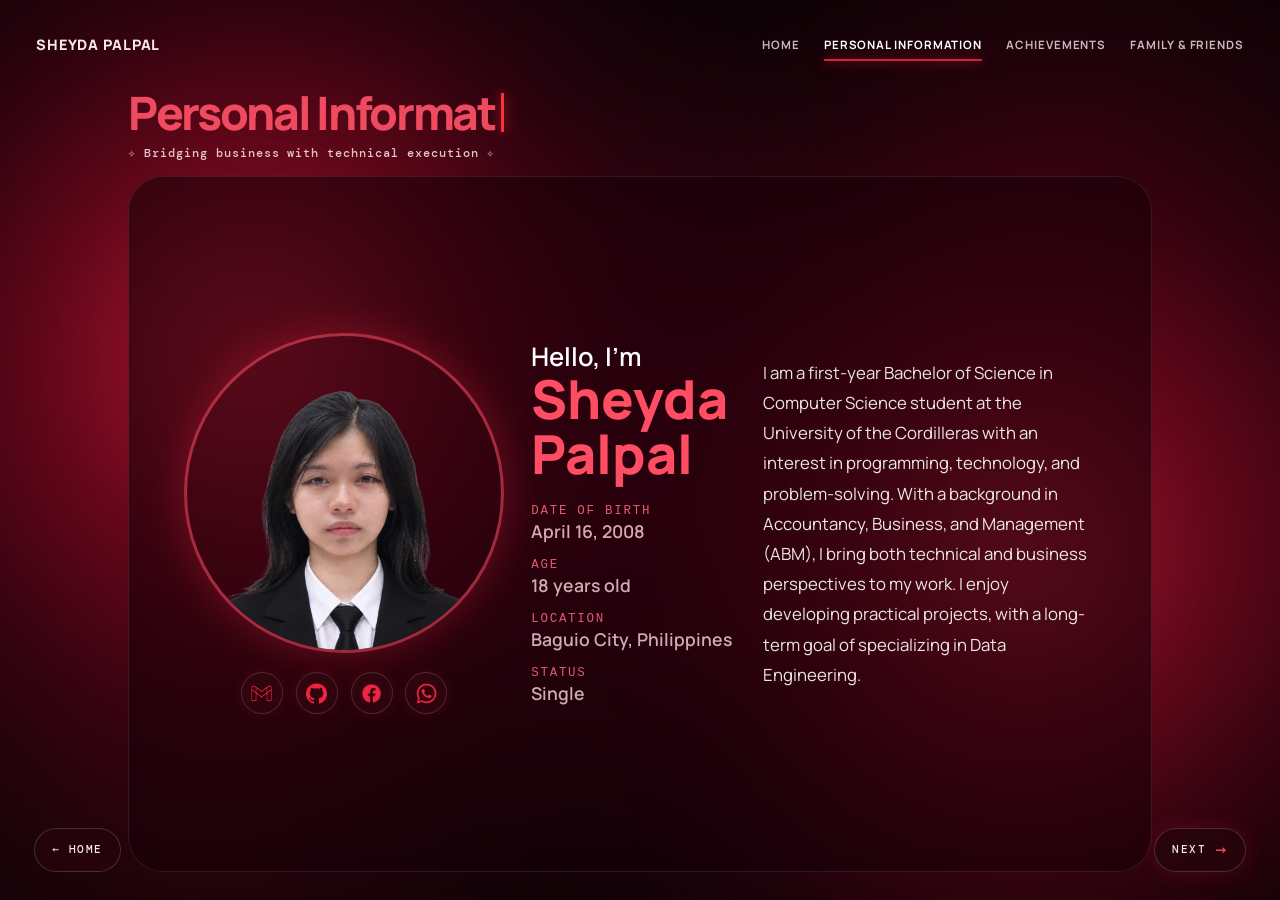
==== commit 4a8e2e23: "Add achievements.html, update about.html and add images" ====
--- a/about.html
+++ b/about.html
@@ -143,16 +143,16 @@
 
     <nav class="nav-links">
     <a href="index.html">Home</a>
-    <a class="active" href="about.html">About Me</a>
-    <a href="education.html">Education</a>
-    <a href="family.html">My Family</a>
+    <a class="active" href="about.html">Personal Information</a>
+    <a href="achievements.html">Achievements</a>
+    <a href="family.html">Family & Friends</a>
     </nav>
 </header>
 
 <main class="ab-page">
 
     <div class="about-heading">
-        <h1>About Me</h1>
+        <h1>Personal Information</h1>
         <p>✧ Bridging business with technical execution ✧</p>
     </div>
 
@@ -199,6 +199,10 @@
                 <div class="ab-detail">
                     <span>Location</span>
                     <p>Baguio City, Philippines</p>
+                </div>
+                <div class="ab-detail">
+                    <span>Status</span>
+                    <p>Single</p>
                 </div>
             </div>
         </div>
@@ -215,7 +219,7 @@
 
 <a class="previous-page" href="index.html">← Home</a>
 
-<a class="next-page" href="education.html">
+<a class="next-page" href="achievements.html">
     Next
     <span>→</span>
 </a>
--- a/styles.css
+++ b/styles.css
@@ -2892,3 +2892,660 @@
   .about-description { grid-column: 1 / -1; }
   .about-description p { font-size: 0.82rem; line-height: 1.5; }
 }
+/* One-screen achievements layout. Uses the colors and type from styles.css. */
+html:has(.achievements-body),
+html:has(.achievements-body) body {
+  width: 100%;
+  height: 100%;
+  min-height: 0;
+  overflow: hidden;
+}
+
+.achievements-body {
+  --achievement-nav-height: 5.5rem;
+  position: relative;
+  display: flex;
+  flex-direction: column;
+  color: #f8f1f2;
+}
+
+.achievements-body .site-nav {
+  flex: 0 0 var(--achievement-nav-height);
+  width: min(92%, 1500px);
+  height: var(--achievement-nav-height);
+  margin: 0 auto;
+}
+
+.achievements-page {
+  position: relative;
+  z-index: 1;
+  display: flex;
+  flex: 1 1 auto;
+  flex-direction: column;
+  width: min(94%, 1600px);
+  min-height: 0;
+  margin: 0 auto;
+  padding: 0 0 4.5rem;
+}
+
+.achievements-heading {
+  display: flex;
+  flex: 0 0 auto;
+  align-items: end;
+  justify-content: space-between;
+  gap: 2rem;
+  margin: 0 0 clamp(.7rem, 1.6vh, 1.25rem);
+}
+
+.achievements-heading .system {
+  padding: .42rem .7rem;
+  font-size: .58rem;
+}
+
+.achievements-heading h1 {
+  margin: .6rem 0 0;
+  font-size: clamp(2rem, min(4.1vw, 6vh), 4rem);
+  line-height: .98;
+}
+
+.achievements-heading h1 span {
+  color: #d61f3b;
+}
+
+.achievements-heading > p {
+  max-width: 31rem;
+  margin: 0 0 .15rem;
+  color: #cdbbbe;
+  font-size: clamp(.72rem, 1vw, .95rem);
+  line-height: 1.5;
+}
+
+.achievement-columns {
+  display: grid;
+  flex: 1 1 0;
+  grid-template-columns: 1.38fr .8fr .92fr;
+  gap: clamp(.7rem, 1.25vw, 1.2rem);
+  min-height: 0;
+}
+
+.achievement-panel {
+  position: relative;
+  display: flex;
+  flex-direction: column;
+  min-width: 0;
+  min-height: 0;
+  padding: clamp(.85rem, 1.35vw, 1.35rem);
+  overflow: hidden;
+  background:
+    radial-gradient(circle at 90% 4%, rgba(155, 8, 37, .2), transparent 43%),
+    linear-gradient(145deg, rgba(43, 5, 13, .94), rgba(8, 2, 5, .96));
+  border: 1px solid rgba(255, 255, 255, .12);
+  border-radius: 18px;
+  box-shadow: 0 20px 55px rgba(0, 0, 0, .3), inset 0 1px rgba(255, 255, 255, .06);
+  backdrop-filter: blur(14px);
+}
+
+.panel-heading {
+  flex: 0 0 auto;
+  margin-bottom: .8rem;
+}
+
+.panel-index {
+  color: #f27a8b;
+  font: 500 clamp(.52rem, .7vw, .65rem) "DM Mono", monospace;
+  letter-spacing: .14em;
+}
+
+.panel-heading h2 {
+  margin: .38rem 0 0;
+  color: #fff4f5;
+  font-size: clamp(1.05rem, 1.65vw, 1.55rem);
+  line-height: 1.12;
+  letter-spacing: -.04em;
+}
+
+.panel-intro {
+  flex: 0 0 auto;
+  margin: -.1rem 0 .9rem;
+  color: #cdbbbe;
+  font-size: clamp(.65rem, .82vw, .8rem);
+  line-height: 1.55;
+}
+
+.proof-group {
+  display: flex;
+  flex: 1 1 0;
+  flex-direction: column;
+  min-height: 0;
+}
+
+.proof-group + .proof-group {
+  margin-top: .72rem;
+  padding-top: .72rem;
+  border-top: 1px solid rgba(255, 255, 255, .13);
+}
+
+.proof-title {
+  display: flex;
+  flex: 0 0 auto;
+  align-items: baseline;
+  justify-content: space-between;
+  gap: .5rem;
+  margin-bottom: .45rem;
+}
+
+.proof-title h3 {
+  margin: 0;
+  color: #f4dfe2;
+  font-size: clamp(.68rem, .92vw, .88rem);
+  line-height: 1.2;
+}
+
+.proof-title > span {
+  flex: 0 0 auto;
+  color: #d97989;
+  font: 500 .54rem "DM Mono", monospace;
+  letter-spacing: .08em;
+}
+
+.proof-grid {
+  display: grid;
+  flex: 1 1 0;
+  grid-template-rows: minmax(0, 1fr);
+  gap: .5rem;
+  min-height: 0;
+}
+
+.proof-grid-three {
+  grid-template-columns: repeat(3, minmax(0, 1fr));
+}
+
+.proof-grid-two {
+  grid-template-columns: repeat(2, minmax(0, 1fr));
+}
+.proof-grid-four {
+  grid-template-columns: repeat(2, minmax(0, 1fr));
+  grid-template-rows: repeat(2, minmax(0, 1fr));
+}
+.proof-photo {
+  position: relative;
+  display: flex;
+  flex-direction: column;
+  min-width: 0;
+  min-height: 0;
+  margin: 0;
+  overflow: hidden;
+  background: linear-gradient(145deg, rgba(102, 16, 34, .8), rgba(16, 5, 9, .96));
+  border: 1px solid rgba(255, 255, 255, .13);
+  border-radius: 10px;
+}
+
+.proof-photo::before {
+  position: absolute;
+  z-index: 1;
+  inset: 0;
+  pointer-events: none;
+  content: "";
+  background: linear-gradient(180deg, transparent 66%, rgba(5, 2, 4, .38));
+}
+
+.proof-photo img {
+  display: block;
+  flex: 1 1 auto;
+  width: 100%;
+  min-height: 0;
+  object-fit: cover;
+  object-position: center;
+  filter: saturate(.88) contrast(1.03);
+}
+
+.proof-photo figcaption {
+  z-index: 2;
+  flex: 0 0 auto;
+  padding: .34rem .42rem;
+  color: #f6e7e9;
+  font: 500 clamp(.48rem, .66vw, .62rem) "DM Mono", monospace;
+  letter-spacing: .025em;
+  background: rgba(10, 3, 6, .84);
+  border-top: 1px solid rgba(255, 255, 255, .1);
+}
+
+.proof-photo-feature {
+  flex: 1 1 0;
+  min-height: 0;
+}
+
+.proof-photo-feature img {
+  object-fit: contain;
+  padding: .55rem;
+}
+
+.proof-stack {
+  display: flex;
+  flex: 1 1 0;
+  flex-direction: column;
+  gap: .7rem;
+  min-height: 0;
+}
+
+.proof-photo-certificate {
+  flex: 1 1 0;
+}
+
+.proof-photo-certificate img {
+  object-fit: contain;
+  padding: .45rem;
+}
+
+.proof-note {
+  display: flex;
+  flex: 0 0 auto;
+  align-items: center;
+  gap: .7rem;
+  margin-top: .72rem;
+  padding: .65rem .75rem;
+  color: #e5c9ce;
+  font: 500 clamp(.57rem, .7vw, .68rem) "DM Mono", monospace;
+  letter-spacing: .04em;
+  background: rgba(214, 31, 59, .09);
+  border: 1px solid rgba(255, 255, 255, .1);
+  border-radius: 9px;
+}
+
+.note-mark {
+  color: #f24b63;
+  font-size: 1.1rem;
+}
+
+@media (min-width: 1100px) and (min-height: 650px) {
+  .academic-panel .proof-group:first-of-type {
+    flex: 1.05 1 0;
+  }
+
+  .academic-panel .proof-group:last-of-type {
+    flex: .95 1 0;
+  }
+}
+
+@media (max-width: 1000px) {
+  .achievements-body {
+    --achievement-nav-height: 5rem;
+  }
+
+  .achievements-body .site-nav {
+    width: calc(100% - 2rem);
+  }
+
+  .achievements-body .nav-links {
+    gap: .7rem;
+  }
+
+  .achievements-body .nav-links a {
+    font-size: .56rem;
+  }
+
+  .achievements-page {
+    width: calc(100% - 2rem);
+    padding-bottom: 3.7rem;
+  }
+
+  .achievement-columns {
+    grid-template-columns: 1.25fr .8fr .9fr;
+    gap: .55rem;
+  }
+
+  .achievement-panel {
+    padding: .72rem;
+  }
+}
+
+@media (max-width: 700px) {
+  .achievements-body {
+    --achievement-nav-height: auto;
+    height: 100dvh;
+  }
+
+  .achievements-body .site-nav {
+    flex-basis: auto;
+    min-height: 4.5rem;
+    padding: .7rem 0;
+  }
+
+  .achievements-body .brand {
+    width: auto;
+    font-size: .62rem;
+  }
+
+  .achievements-body .nav-links {
+    max-width: 72%;
+    gap: .55rem .7rem;
+  }
+
+  .achievements-body .nav-links a {
+    font-size: .5rem;
+  }
+
+  .achievements-page {
+    width: calc(100% - 1.25rem);
+    padding-bottom: 3.2rem;
+  }
+
+  .achievements-heading {
+    align-items: start;
+    flex-direction: column;
+    gap: .35rem;
+    margin-bottom: .55rem;
+  }
+
+  .achievements-heading .system {
+    font-size: .48rem;
+    padding: .32rem .5rem;
+  }
+
+  .achievements-heading h1 {
+    font-size: clamp(1.55rem, 7vw, 2.25rem);
+  }
+
+  .achievements-heading > p {
+    font-size: .62rem;
+  }
+
+  .achievement-columns {
+    grid-template-columns: 1.25fr .8fr .9fr;
+    gap: .35rem;
+  }
+
+  .achievement-panel {
+    padding: .45rem;
+    border-radius: 10px;
+  }
+
+  .panel-heading {
+    margin-bottom: .45rem;
+  }
+
+  .panel-index {
+    font-size: .4rem;
+  }
+
+  .panel-heading h2 {
+    font-size: clamp(.58rem, 2.6vw, .85rem);
+  }
+
+  .panel-intro {
+    font-size: .46rem;
+    line-height: 1.35;
+  }
+
+  .proof-title h3 {
+    font-size: .48rem;
+  }
+
+  .proof-title > span {
+    font-size: .38rem;
+  }
+
+  .proof-grid {
+    gap: .18rem;
+  }
+
+  .proof-grid-three {
+    grid-template-columns: 1fr;
+    grid-template-rows: repeat(3, minmax(0, 1fr));
+  }
+
+  .proof-grid-two {
+    grid-template-columns: 1fr;
+    grid-template-rows: repeat(2, minmax(0, 1fr));
+  }
+
+  .proof-photo {
+    border-radius: 5px;
+  }
+
+  .proof-photo figcaption {
+    padding: .18rem .22rem;
+    font-size: .38rem;
+  }
+
+  .proof-note {
+    padding: .3rem;
+    gap: .2rem;
+    font-size: .42rem;
+  }
+
+  .note-mark {
+    font-size: .65rem;
+  }
+
+  .proof-group + .proof-group {
+    margin-top: .35rem;
+    padding-top: .35rem;
+  }
+
+  .proof-stack {
+    gap: .35rem;
+  }
+
+  .next-page,
+  .previous-page {
+    bottom: .45rem;
+    height: 1.9rem;
+    padding: 0 .55rem;
+    font-size: .48rem;
+  }
+
+  .next-page {
+    right: .45rem;
+  }
+
+  .previous-page {
+    left: .45rem;
+  }
+}
+
+@media (max-height: 650px) and (min-width: 701px) {
+  .achievements-body {
+    --achievement-nav-height: 4.2rem;
+  }
+
+  .achievements-heading {
+    margin-bottom: .45rem;
+  }
+
+  .achievements-heading h1 {
+    font-size: clamp(1.65rem, min(3vw, 5vh), 2.8rem);
+  }
+
+  .achievement-panel {
+    padding: .65rem;
+  }
+
+  .panel-heading {
+    margin-bottom: .45rem;
+  }
+
+  .proof-group + .proof-group {
+    margin-top: .45rem;
+    padding-top: .45rem;
+  }
+}
+/* More room for academic proof photos and medal details */
+.achievements-heading {
+  margin-top: -.5rem;
+  margin-bottom: .55rem;
+}
+
+.achievements-heading h1 {
+  margin-top: 0;
+}
+
+.achievement-columns {
+  grid-template-columns: 1.6fr .72fr .82fr;
+}
+
+.academic-panel .proof-group:first-of-type {
+  flex: 1.05 1 0;
+}
+
+.academic-panel .moving-up-group {
+  flex: 1.2 1 0;
+}
+
+.proof-grid-four {
+  grid-template-columns: repeat(2, minmax(0, 1fr));
+  grid-template-rows: repeat(2, minmax(0, 1fr));
+}
+
+.proof-document img {
+  object-fit: contain;
+  padding: .35rem;
+}
+
+.moving-up-photos {
+  flex: 1 1 0;
+  min-height: 5rem;
+}
+
+.medal-list {
+  display: grid;
+  flex: 0 0 auto;
+  grid-template-columns: repeat(2, minmax(0, 1fr));
+  gap: .3rem .55rem;
+  margin: .45rem 0 0;
+  padding: .45rem 0 0;
+  list-style: none;
+  border-top: 1px solid rgba(255, 255, 255, .13);
+}
+
+.medal-list li {
+  display: flex;
+  flex-direction: column;
+  gap: .12rem;
+  min-width: 0;
+  padding: .32rem .4rem;
+  color: #e8d5d8;
+  font-size: clamp(.48rem, .62vw, .62rem);
+  line-height: 1.3;
+  background: rgba(214, 31, 59, .08);
+  border: 1px solid rgba(255, 255, 255, .08);
+  border-radius: 6px;
+}
+
+.medal-list b {
+  color: #f27a8b;
+  font: 500 .5rem "DM Mono", monospace;
+  letter-spacing: .05em;
+  text-transform: uppercase;
+}
+
+@media (max-width: 700px) {
+  .proof-grid-four {
+    grid-template-columns: repeat(2, minmax(0, 1fr));
+    grid-template-rows: repeat(2, minmax(0, 1fr));
+  }
+
+  .medal-list {
+    gap: .18rem;
+    margin-top: .25rem;
+    padding-top: .25rem;
+  }
+
+  .medal-list li {
+    padding: .2rem;
+    font-size: .4rem;
+  }
+
+  .medal-list b {
+    font-size: .4rem;
+  }
+}
+/* Academic milestones: three visible rows, with event photos beside proofs */
+.academic-panel {
+  min-height: 0;
+}
+
+.academic-panel > .milestone-row {
+  display: grid;
+  flex: 1 1 0;
+  grid-template-columns: 1.05fr .95fr;
+  gap: .6rem;
+  min-height: 0;
+}
+
+.academic-panel > .milestone-row + .milestone-row {
+  margin-top: .35rem;
+  padding-top: .35rem;
+  border-top: 1px solid rgba(255, 255, 255, .14);
+}
+
+.milestone-event,
+.milestone-side {
+  display: flex;
+  min-width: 0;
+  min-height: 0;
+  flex-direction: column;
+}
+
+.milestone-event .proof-title {
+  flex: 0 0 auto;
+  margin-bottom: .25rem;
+}
+
+.milestone-event > .proof-photo {
+  flex: 1 1 0;
+  min-height: 0;
+}
+
+.senior-documents {
+  display: grid;
+  grid-template-columns: repeat(2, minmax(0, 1fr));
+  grid-template-rows: repeat(2, minmax(0, 1fr));
+  gap: .3rem;
+}
+
+.senior-documents .proof-photo:first-child {
+  grid-row: span 2;
+}
+
+.medal-details {
+  gap: .25rem;
+}
+
+.medal-photo {
+  flex: 0 0 42%;
+  min-height: 0;
+}
+
+.academic-panel .proof-photo img {
+  object-fit: contain !important;
+  padding: .25rem;
+}
+
+.academic-panel .proof-photo figcaption {
+  flex: 0 0 auto;
+  font-size: clamp(.42rem, .55vw, .55rem);
+}
+
+.academic-panel .award-list {
+  display: flex;
+  flex: 1 1 0;
+  min-height: 0;
+  flex-direction: column;
+  justify-content: space-around;
+  gap: .08rem;
+  margin: 0;
+  padding: .2rem 0 .1rem 1rem;
+  color: #e8d5d8;
+  font-size: clamp(.42rem, .55vw, .55rem);
+  line-height: 1.2;
+  border-top: 1px solid rgba(255, 255, 255, .14);
+}
+
+.academic-panel .award-list li {
+  padding-left: .05rem;
+}
+
+.academic-panel .award-list li::marker {
+  color: #f27a8b;
+}
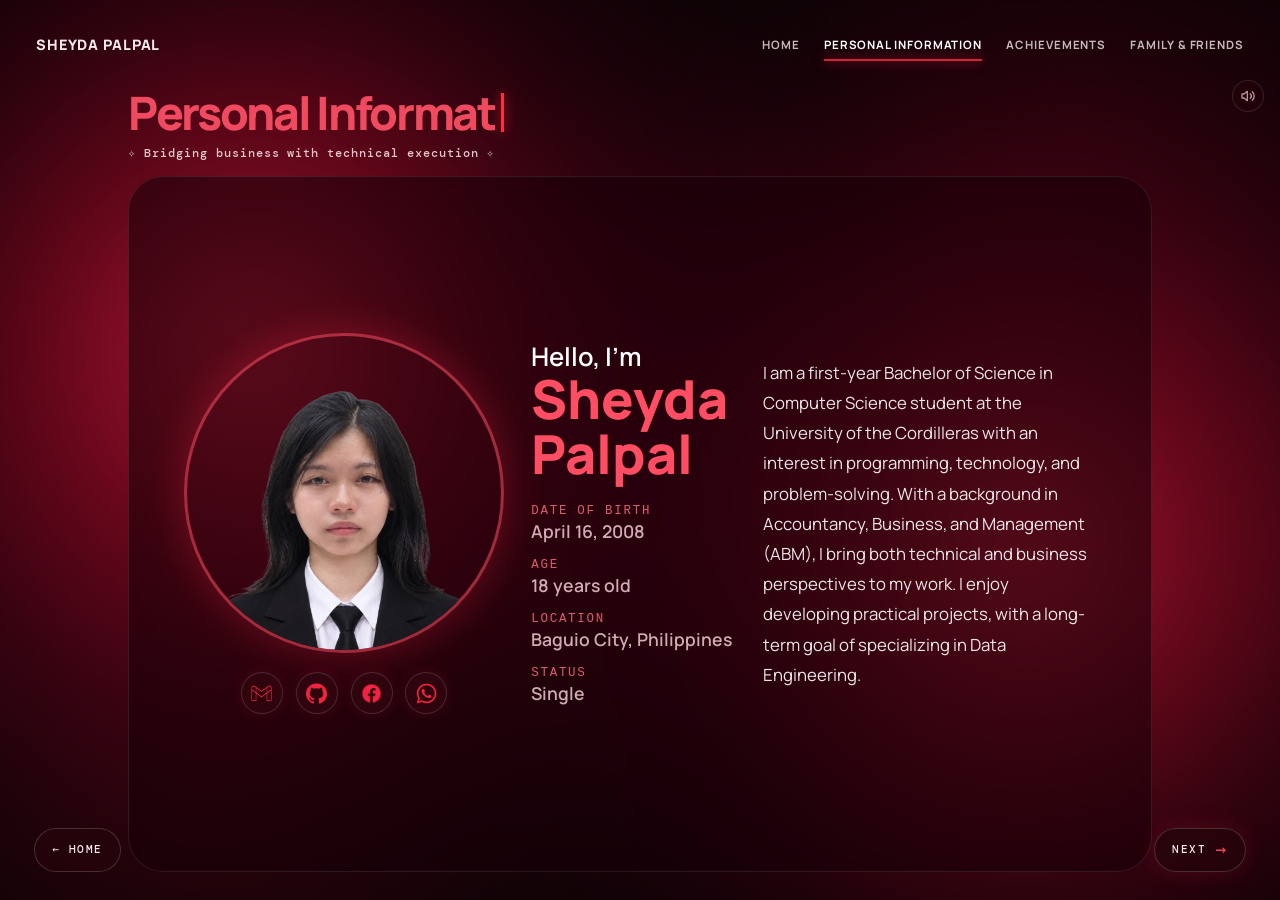
==== commit 3008cf8e: "Update achievements and family pages, add sounds and contact icons" ====
--- a/about.html
+++ b/about.html
@@ -225,5 +225,6 @@
 </a>
 
 <script src="script.js"></script>
+<script src="sounds.js"></script>
 </body>
 </html>
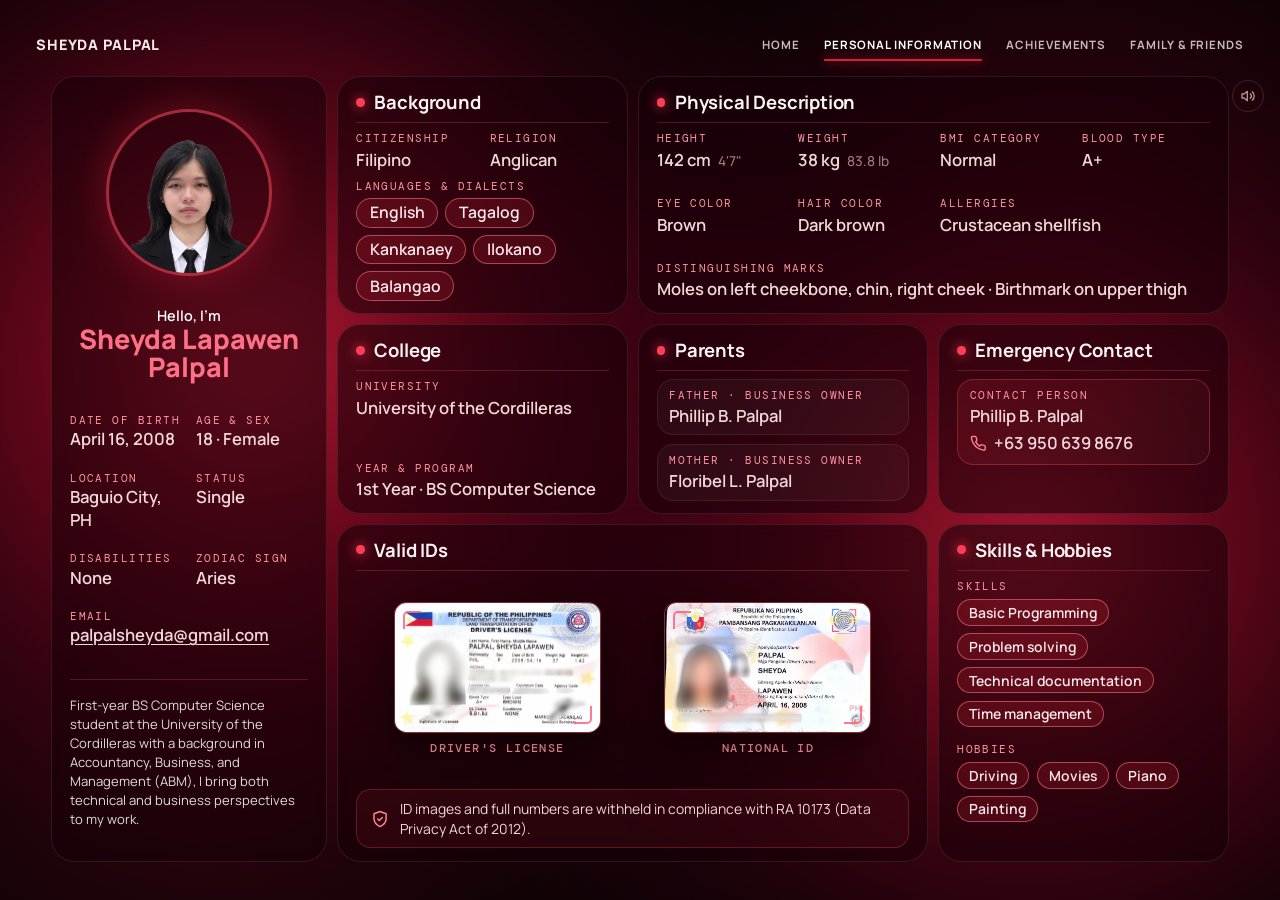
==== commit 367aeec6: "Update portfolio pages" ====
--- a/about.html
+++ b/about.html
@@ -3,14 +3,13 @@
 <head>
 <meta charset="UTF-8" />
 <meta name="viewport" content="width=device-width, initial-scale=1.0" />
-<base target="portfolioFrame">
-<title>About Me | Sheyda Palpal</title>
+<title>Personal Information | Sheyda Palpal</title>
 
 <link rel="stylesheet" href="styles.css" />
 
 <style>
-/* ---- About page layout: fixed right under the nav, fits one screen, no scrolling ---- */
-html, body { height: 100%; overflow: hidden; margin: 0; }
+/* ---- Personal Information: ONE screen, no scrolling. Everything scales with the window height ---- */
+html, body { height: 100%; margin: 0; overflow: hidden; }
 
 .site-nav {
   position: fixed !important;
@@ -18,117 +17,363 @@
   z-index: 60 !important;
 }
 
-/* The whole page is pinned between the nav and the bottom of the screen */
+/* the page is pinned between the menu and the bottom, and split into category cards */
 .ab-page {
   position: fixed;
-  top: 88px; left: 0; right: 0; bottom: 0;
+  top: 4.5rem; left: 0; right: 0; bottom: 0;
   z-index: 2;
   box-sizing: border-box;
   margin: 0;
-  padding: 0 10vw 28px;
+  padding: .25rem 4vw 2.4rem;
+  display: grid;
+  grid-template-columns: minmax(0, .95fr) repeat(3, minmax(0, 1fr));
+  grid-template-rows: auto auto minmax(0, 1fr);
+  --val: clamp(.86rem, 2.1vh, 1.25rem);       /* the size used for ALL the information values */
+  grid-template-areas:
+    "profile background physical  physical"
+    "profile education  parents   emergency"
+    "profile ids        ids       skills";
+  gap: clamp(.55rem, 1.5vh, 1.1rem);
   overflow: hidden;
+}
+
+/* shared glass look */
+.ab-box {
+  box-sizing: border-box;
+  min-width: 0;
+  min-height: 0;
+  overflow: hidden;
+  padding: clamp(.7rem, 1.9vh, 1.5rem) clamp(1rem, 1.6vw, 1.8rem);
+  border-radius: clamp(1.1rem, 2.6vh, 2rem);
+  border: 1px solid rgba(255, 255, 255, .09);
+  background: rgba(22, 0, 8, .55);
+  -webkit-backdrop-filter: blur(10px);
+          backdrop-filter: blur(10px);
+  color: #fff;
+  opacity: 0;
+  transform: translateY(16px);
+  animation: ab-in .8s cubic-bezier(.2, .7, .2, 1) forwards;
+}
+.b-profile    { grid-area: profile;    animation-delay: .05s; }
+.b-background { grid-area: background; animation-delay: .15s; }
+.b-physical   { grid-area: physical;   animation-delay: .25s; }
+.b-education  { grid-area: education;  animation-delay: .35s; }
+.b-parents    { grid-area: parents;    animation-delay: .45s; }
+.b-emergency  { grid-area: emergency;  animation-delay: .55s; }
+.b-ids        { grid-area: ids;        animation-delay: .65s; }
+.b-skills     { grid-area: skills;     animation-delay: .75s; }
+@keyframes ab-in { to { opacity: 1; transform: none; } }
+
+.ab-box > h3 {
+  display: flex;
+  align-items: center;
+  gap: .6rem;
+  margin: 0 0 clamp(.4rem, 1.3vh, .9rem);
+  padding-bottom: clamp(.35rem, 1.1vh, .75rem);
+  font-size: clamp(.98rem, 2.4vh, 1.45rem);
+  letter-spacing: -.01em;
+  color: #fff3f5;
+  border-bottom: 1px solid rgba(255, 100, 120, .22);
+}
+.ab-box > h3::before {
+  content: "";
+  flex: none;
+  width: .55rem; height: .55rem;
+  border-radius: 50%;
+  background: #ff3d57;
+  box-shadow: 0 0 12px rgba(255, 61, 87, .9);
+}
+
+.ab-label {
+  display: block;
+  font-family: ui-monospace, "DM Mono", "Courier New", monospace;
+  font-size: clamp(.6rem, 1.42vh, .84rem);
+  letter-spacing: .13em;
+  text-transform: uppercase;
+  color: #ff93a5;
+}
+
+/* ---------- PROFILE (left, full height) ---------- */
+.b-profile {
   display: flex;
   flex-direction: column;
-  gap: 0.9rem;
-}
-.ab-page .about-heading {
-  position: static !important;
-  transform: none !important;
-  margin: 0 !important;
-  padding: 0 !important;
-  text-align: left;
-}
-.ab-page .about-heading h1 { margin: 0 !important; font-size: clamp(2.4rem, 3.6vw, 4rem); line-height: 1.1; }
-.ab-page .about-heading p { margin: 0.4rem 0 0 !important; }
-
-.ab-card {
-  box-sizing: border-box;
-  flex: 1;
-  min-height: 0;
-  display: grid;
-  grid-template-columns: auto minmax(0, 1fr) minmax(0, 1.15fr);
-  gap: clamp(1.5rem, 4vw, 5rem);
   align-items: center;
-  padding: clamp(1.2rem, 2.2vw, 2.6rem);
-  border-radius: 2.2rem;
-  border: 1px solid rgba(255, 255, 255, 0.09);
-  background: rgba(22, 0, 8, 0.55);
-  backdrop-filter: blur(10px);
-  overflow: hidden;
-  color: #fff;
-}
-
-/* 1. circle picture + your original contact buttons */
-.ab-side { display: flex; flex-direction: column; align-items: center; gap: 1.2rem; }
+  justify-content: space-evenly;
+  gap: clamp(.4rem, 1.3vh, .95rem);
+  text-align: center;
+}
 .ab-photo {
-  width: min(25vw, 40svh);
+  flex: none;
+  width: min(16vw, 28vh);
   aspect-ratio: 1;
   border-radius: 50%;
   overflow: hidden;
-  border: 3px solid rgba(255, 77, 99, 0.55);
-  box-shadow: 0 0 40px rgba(255, 40, 70, 0.3);
+  border: 3px solid rgba(255, 77, 99, .55);
+  box-shadow: 0 0 40px rgba(255, 40, 70, .3);
 }
 .ab-photo img { width: 100%; height: 100%; object-fit: cover; object-position: center top; display: block; }
-/* only keeps the buttons in a row under the photo; your own button styling is untouched */
-.ab-side .about-socials { position: static; transform: none; margin: 0; display: flex; gap: 0.8rem; justify-content: center; }
-
-/* 2. name + personal info */
-.ab-info { text-align: left; }
-.ab-info h2 { margin: 0; font-size: clamp(1.3rem, 2vw, 2.2rem); line-height: 1.15; font-weight: 600; }
-.ab-info h2 span { display: block; font-size: clamp(2.4rem, 4.2vw, 5rem); font-weight: 800; line-height: 1.02; color: #ff4d63; }
-.ab-details { margin-top: 1.4rem; display: grid; gap: 0.9rem; }
-.ab-detail span { display: block; font-size: 0.85rem; color: rgba(255, 255, 255, 0.6); }
-.ab-detail p { margin: 0.1rem 0 0; font-size: 1.15rem; font-weight: 700; }
-
-/* 3. paragraph (justified) */
-.ab-text p { margin: 0; font-size: clamp(0.95rem, 1.15vw, 1.25rem); line-height: 1.75; color: rgba(255, 255, 255, 0.9); text-align: justify; text-justify: inter-word; }
-
+
+.ab-hello { margin: 0; font-size: clamp(.8rem, 1.9vh, 1.25rem); font-weight: 600; line-height: 1.2; }
+.ab-hello span {
+  display: block;
+  font-size: clamp(1.45rem, min(4.2vh, 2.5vw), 3.3rem);
+  font-weight: 800;
+  line-height: 1.05;
+  color: #ff6f86;
+}
+
+.ab-basics {
+  width: 100%;
+  display: grid;
+  grid-template-columns: repeat(2, minmax(0, 1fr));
+  gap: clamp(.3rem, 1vh, .7rem) .8rem;
+  text-align: left;
+}
+.ab-basics div { min-width: 0; }
+.ab-basics p {
+  margin: .1rem 0 0;
+  font-size: var(--val);
+  font-weight: 600;
+  line-height: 1.35;
+  color: rgba(255, 228, 232, .94);
+}
+
+/* About me */
+.ab-about {
+  width: 100%;
+  padding-top: clamp(.4rem, 1.2vh, .8rem);
+  border-top: 1px solid rgba(255, 100, 120, .22);
+  text-align: left;
+}
+.ab-bio {
+  margin: .35rem 0 0;
+  font-size: clamp(.78rem, 1.75vh, 1.08rem);
+  line-height: 1.55;
+  color: rgba(255, 255, 255, .86);
+}
+
+/* contact buttons: bigger */
+.b-profile .about-socials { position: static; transform: none; margin: 0; display: flex; gap: clamp(.55rem, 1.4vh, 1rem); justify-content: center; }
+.b-profile .about-socials a {
+  width: clamp(2.5rem, 6.2vh, 3.8rem);
+  height: clamp(2.5rem, 6.2vh, 3.8rem);
+}
+.b-profile .about-socials a img { width: 50%; height: 50%; }
+
+/* ---------- label + value pairs ---------- */
+.ab-rows {
+  display: grid;
+  gap: clamp(.4rem, 1.3vh, .95rem) clamp(.6rem, 1.4vw, 1.4rem);
+  margin: 0;
+}
+.ab-rows.one    { grid-template-columns: minmax(0, 1fr); }
+.ab-rows.two    { grid-template-columns: repeat(2, minmax(0, 1fr)); }
+.ab-rows.twelve { grid-template-columns: repeat(12, minmax(0, 1fr)); }
+.ab-row { min-width: 0; }
+.ab-row.s3 { grid-column: span 3; }
+.ab-row.s9 { grid-column: span 9; }
+.ab-row.wide { grid-column: 1 / -1; }
+.ab-row dt { margin: 0; }
+.ab-row dd {
+  margin: .2rem 0 0;
+  font-size: var(--val);
+  font-weight: 600;
+  line-height: 1.35;
+  color: rgba(255, 228, 232, .94);
+}
+.ab-row dd small {
+  margin-left: .25rem;
+  font-size: .82em;
+  font-weight: 500;
+  color: rgba(255, 200, 208, .6);
+  white-space: nowrap;
+}
+
+.ab-chips { display: flex; flex-wrap: wrap; gap: clamp(.25rem, .8vh, .5rem); margin: .3rem 0 0; padding: 0; list-style: none; }
+.ab-chips li {
+  padding: .2em .8em;
+  font-size: clamp(.74rem, 1.75vh, 1.05rem);
+  font-weight: 600;
+  color: #ffe6ea;
+  background: rgba(255, 45, 61, .16);
+  border: 1px solid rgba(255, 120, 140, .55);
+  border-radius: 999px;
+}
+
+/* cards with spare room: rows spread apart, so lines never stick together */
+.b-physical, .b-background, .b-education { display: flex; flex-direction: column; }
+.b-physical .ab-rows, .b-background .ab-rows, .b-education .ab-rows { flex: 1; align-content: space-between; }
+
+/* ---------- skills & hobbies ---------- */
+.b-skills { display: flex; flex-direction: column; }
+.ab-group + .ab-group { margin-top: clamp(.5rem, 1.6vh, 1.1rem); }
+.ab-group .ab-chips { margin-top: .4rem; }
+.b-skills .ab-chips li { font-size: clamp(.68rem, 1.55vh, .95rem); }
+
+/* ---------- parents + emergency ---------- */
+.ab-people { display: grid; grid-template-columns: minmax(0, 1fr); gap: clamp(.35rem, 1vh, .7rem); }
+.ab-person {
+  min-width: 0;
+  padding: clamp(.35rem, 1vh, .8rem) clamp(.7rem, 1vw, 1.1rem);
+  background: rgba(255, 255, 255, .035);
+  border: 1px solid rgba(255, 255, 255, .08);
+  border-radius: clamp(.7rem, 1.8vh, 1.1rem);
+}
+.ab-person h4 { margin: .2rem 0 0; font-size: var(--val); font-weight: 600; line-height: 1.35; color: rgba(255, 228, 232, .94); }
+
+.b-emergency .ab-person {
+  background: linear-gradient(135deg, rgba(255, 45, 61, .13), rgba(255, 255, 255, .02));
+  border-color: rgba(255, 90, 112, .3);
+}
+.ab-phone {
+  display: inline-flex;
+  align-items: center;
+  gap: .5rem;
+  margin-top: .3rem;
+  font-size: var(--val);
+  font-weight: 600;
+  line-height: 1.35;
+  color: rgba(255, 228, 232, .94);
+  white-space: nowrap;
+}
+.ab-phone svg { flex: none; width: 1em; height: 1em; color: #ff8296; }
+
+/* ---------- valid IDs ---------- */
+.b-ids { display: flex; flex-direction: column; }
+.id-row {
+  flex: 1;
+  min-height: 0;
+  display: flex;
+  align-items: center;
+  justify-content: space-evenly;
+  gap: clamp(.8rem, 2vw, 2rem);
+}
+.id-item { margin: 0; display: flex; flex-direction: column; align-items: center; min-width: 0; }
+.id-frame {
+  position: relative;
+  height: clamp(5rem, 14.5vh, 11.5rem);
+  aspect-ratio: 1.586 / 1;                   /* standard ID card shape */
+  max-width: 100%;
+  overflow: hidden;
+  border-radius: clamp(.5rem, 1.4vh, 1rem);
+  border: 1px solid rgba(255, 100, 120, .4);
+  background: linear-gradient(145deg, rgba(110, 16, 36, .55), rgba(16, 3, 8, .85));
+  box-shadow: 0 12px 30px rgba(0, 0, 0, .45), inset 0 1px 0 rgba(255, 255, 255, .08);
+}
+.id-frame img { position: absolute; inset: 0; width: 100%; height: 100%; object-fit: cover; display: block; }
+.id-frame::before, .id-frame::after {
+  content: "";
+  position: absolute;
+  z-index: 2;
+  width: 1rem; height: 1rem;
+  pointer-events: none;
+  border: 2px solid rgba(255, 90, 112, .8);
+}
+.id-frame::before { top: .5rem; left: .5rem; border-right: 0; border-bottom: 0; border-radius: 5px 0 0 0; }
+.id-frame::after  { right: .5rem; bottom: .5rem; border-left: 0; border-top: 0; border-radius: 0 0 5px 0; }
+
+/* shown until you add the picture */
+.id-empty {
+  position: absolute;
+  inset: 0;
+  display: none;
+  flex-direction: column;
+  align-items: center;
+  justify-content: center;
+  gap: .25rem;
+  padding: .5rem;
+  text-align: center;
+  color: rgba(255, 190, 200, .7);
+  font: 500 clamp(.5rem, 1.2vh, .68rem) ui-monospace, "DM Mono", monospace;
+  letter-spacing: .08em;
+  text-transform: uppercase;
+  background: repeating-linear-gradient(45deg, rgba(255, 45, 61, .06) 0 12px, transparent 12px 24px);
+}
+.id-empty svg { width: clamp(1rem, 3vh, 1.8rem); height: clamp(1rem, 3vh, 1.8rem); color: #ff8296; }
+.id-empty em { font-style: normal; text-transform: none; letter-spacing: 0; opacity: .7; }
+.id-frame.is-empty .id-empty { display: flex; }
+.id-frame.is-empty img { display: none; }
+
+.id-item figcaption {
+  margin-top: clamp(.25rem, .8vh, .6rem);
+  font: 500 clamp(.56rem, 1.3vh, .78rem) ui-monospace, "DM Mono", monospace;
+  letter-spacing: .12em;
+  text-transform: uppercase;
+  color: #ff93a5;
+}
+
+.id-note {
+  flex: none;
+  display: flex;
+  flex-direction: row;
+  align-items: center;
+  gap: .7rem;
+  margin: clamp(.35rem, 1.1vh, .8rem) 0 0;
+  padding: clamp(.35rem, 1vh, .75rem) clamp(.7rem, 1.1vw, 1.2rem);
+  font-size: clamp(.68rem, 1.55vh, .98rem);
+  line-height: 1.4;
+  color: rgba(255, 224, 229, .95);
+  background: rgba(255, 45, 61, .08);
+  border: 1px solid rgba(255, 90, 112, .25);
+  border-radius: clamp(.6rem, 1.6vh, 1rem);
+}
+.id-note svg { flex: none; width: 1.3em; height: 1.3em; color: #ff8296; }
+
+/* ---------- shorter screens: trim a little so everything still fits ---------- */
+@media (max-height: 760px) {
+  .id-empty em { display: none; }
+  .ab-bio { font-size: .7rem; line-height: 1.45; }
+}
+
+@media (prefers-reduced-motion: reduce) {
+  .ab-box { animation: none; opacity: 1; transform: none; }
+}
+
+/* ---------- narrow screens (phones, small windows): can't fit one screen, so it scrolls here ---------- */
 @media (max-width: 900px) {
-  .ab-page { top: 76px; padding: 0 1rem 84px; gap: 0.6rem; }
-  .ab-page .about-heading h1 { font-size: 1.8rem; }
-  .ab-card { grid-template-columns: auto minmax(0, 1fr); gap: 0.8rem 1rem; padding: 1rem; border-radius: 1.4rem; align-items: center; }
-  .ab-photo { width: min(34vw, 18svh); }
-  .ab-side { gap: 0.6rem; }
-  .ab-info h2 { font-size: 1rem; }
-  .ab-info h2 span { font-size: 1.6rem; }
-  .ab-details { margin-top: 0.5rem; gap: 0.4rem; }
-  .ab-detail span { font-size: 0.7rem; }
-  .ab-detail p { font-size: 0.85rem; }
-  .ab-text { grid-column: 1 / -1; }
-  .ab-text p { font-size: 0.82rem; line-height: 1.5; }
-}
-/* ---- Spacing and colors refinement (desktop only) ---- */
-@media (min-width: 901px) {
-  /* photo, info and paragraph now share the space evenly, so the paragraph sits closer */
-  .ab-card {
-    grid-template-columns: auto clamp(11rem, 16vw, 24rem) clamp(16rem, 26vw, 40rem);
-    justify-content: space-evenly;
-    column-gap: 0;
+  html, body { height: auto; min-height: 100%; overflow-x: hidden; overflow-y: auto; }
+  .ab-page {
+    position: relative;
+    top: auto;
+    padding: 6.2rem 1rem 6.5rem;
+    grid-template-columns: minmax(0, 1fr);
+    grid-template-rows: none;
+    grid-template-areas: "profile" "background" "physical" "education" "parents" "emergency" "skills" "ids";
+    overflow: visible;
   }
-
-  /* personal info: softer, in the red theme, and the same style as your tagline */
-  .ab-detail span {
-    font-family: ui-monospace, "Courier New", monospace;
-    font-size: 0.78rem;
-    letter-spacing: 0.14em;
-    text-transform: uppercase;
-    color: rgba(255, 107, 129, 0.85);
-  }
-  .ab-detail p {
-    font-size: 1.1rem;
-    font-weight: 600;
-    color: rgba(255, 214, 221, 0.8);
-  }
-
-  /* paragraph slightly bigger */
-  .ab-text p {
-    font-size: clamp(1.05rem, 1.3vw, 1.4rem);
-    line-height: 1.8;
-  }
-}
-/* paragraph: no justify, first line indented */
-.ab-text p {
-  text-align: left;
+  .ab-box { overflow: visible; padding: 1.1rem; }
+  .ab-photo { width: min(50vw, 210px); }
+  .ab-rows.twelve { grid-template-columns: repeat(2, minmax(0, 1fr)); }
+  .ab-row.s3, .ab-row.s9 { grid-column: auto; }
+  .ab-row.s9 { grid-column: 1 / -1; }
+  .id-row { flex-direction: column; }
+  .id-frame { height: auto; width: min(100%, 320px); }
+}
+/* About: size the top cards and profile so Valid IDs and Skills & Hobbies keep their original look */
+.ab-page {
+  --val: clamp(.8rem, 1.85vh, 1.12rem);
+  gap: clamp(.4rem, 1.1vh, .9rem);
+}
+.ab-box {
+  padding: clamp(.55rem, 1.35vh, 1.1rem) clamp(.9rem, 1.4vw, 1.5rem);
+}
+.ab-box > h3 {
+  font-size: clamp(.88rem, 2.05vh, 1.25rem);
+  margin-bottom: clamp(.25rem, .9vh, .7rem);
+  padding-bottom: clamp(.25rem, .8vh, .55rem);
+}
+.ab-label { font-size: clamp(.54rem, 1.25vh, .74rem); }
+.ab-rows { gap: clamp(.3rem, .9vh, .7rem) clamp(.5rem, 1.1vw, 1rem); }
+.ab-person { padding: clamp(.3rem, .8vh, .65rem) clamp(.6rem, .9vw, 1rem); }
+
+/* profile card */
+.ab-photo { width: min(13vw, 20vh); }
+.ab-hello { font-size: clamp(.72rem, 1.6vh, 1.05rem); }
+.ab-hello span { font-size: clamp(1.25rem, min(3.5vh, 2.1vw), 2.7rem); }
+.ab-basics { gap: clamp(.2rem, .7vh, .5rem) .8rem; }
+.ab-bio { font-size: clamp(.66rem, 1.45vh, .9rem); line-height: 1.45; }
+.ab-basics {
+  gap: clamp(.6rem, 2.2vh, 1.5rem) .8rem;
 }
 </style>
 </head>
@@ -151,80 +396,170 @@
 
 <main class="ab-page">
 
-    <div class="about-heading">
-        <h1>Personal Information</h1>
-        <p>✧ Bridging business with technical execution ✧</p>
-    </div>
-
-    <section class="ab-card">
-
-        <!-- 1. picture (left) + original contact buttons -->
-        <div class="ab-side">
-            <div class="ab-photo">
-                <img src="assets/profile.png" alt="Sheyda Palpal" />
+    <!-- ============ PROFILE + ABOUT ME ============ -->
+    <section class="ab-box b-profile">
+        <div class="ab-photo">
+            <img src="assets/profile.png" alt="Sheyda Palpal" />
+        </div>
+
+        <h2 class="ab-hello">Hello, I’m<span>Sheyda Lapawen Palpal</span></h2>
+
+        <div class="ab-basics">
+    <div><span class="ab-label">Date of Birth</span><p>April 16, 2008</p></div>
+    <div><span class="ab-label">Age &amp; Sex</span><p>18 · Female</p></div>
+    <div><span class="ab-label">Location</span><p>Baguio City, PH</p></div>
+    <div><span class="ab-label">Status</span><p>Single</p></div>
+    <div><span class="ab-label">Disabilities</span><p>None</p></div>
+    <div><span class="ab-label">Zodiac Sign</span><p>Aries</p></div>
+    <div style="grid-column: 1 / -1;"><span class="ab-label">Email</span><p><a href="mailto:palpalsheyda@gmail.com" style="text-decoration: underline; text-underline-offset: 3px;">palpalsheyda@gmail.com</a></p></div>
+</div>
+
+        <div class="ab-about">
+            
+            <p class="ab-bio">First-year BS Computer Science student at the University of the Cordilleras with a background in Accountancy, Business, and Management (ABM), I bring both technical and business perspectives to my work.</p>
+        </div>
+
+        
+    </section>
+
+    <!-- ============ BACKGROUND ============ -->
+    <section class="ab-box b-background">
+        <h3>Background</h3>
+        <dl class="ab-rows two">
+            <div class="ab-row"><dt class="ab-label">Citizenship</dt><dd>Filipino</dd></div>
+            <div class="ab-row"><dt class="ab-label">Religion</dt><dd>Anglican</dd></div>
+            <div class="ab-row wide">
+                <dt class="ab-label">Languages &amp; Dialects</dt>
+                <dd>
+                    <ul class="ab-chips">
+                        <li>English</li><li>Tagalog</li><li>Kankanaey</li><li>Ilokano</li><li>Balangao</li>
+                    </ul>
+                </dd>
             </div>
-
-            <div class="about-socials">
-                <a href="mailto:palpalsheyda@gmail.com" title="Email Me" aria-label="Email Me">
-                    <img src="assets/email.png" alt="" />
-                </a>
-
-                <a href="https://github.com/sheyda-dotcom" target="_blank" title="GitHub" aria-label="Open GitHub">
-                    <img src="assets/github.png" alt="" />
-                </a>
-
-                <a href="https://www.facebook.com/sheyda.08" target="_blank" title="Facebook" aria-label="Open Facebook">
-                    <img src="assets/facebook.png" alt="" />
-                </a>
-
-                <a href="https://api.whatsapp.com/send?phone=639560072978" target="_blank" title="WhatsApp" aria-label="Message me on WhatsApp">
-                    <img src="assets/whatsapp.png" alt="" />
-                </a>
+        </dl>
+    </section>
+
+    <!-- ============ PHYSICAL DESCRIPTION ============ -->
+    <section class="ab-box b-physical">
+        <h3>Physical Description</h3>
+        <dl class="ab-rows twelve">
+            <div class="ab-row s3"><dt class="ab-label">Height</dt><dd>142 cm <small>4'7"</small></dd></div>
+            <div class="ab-row s3"><dt class="ab-label">Weight</dt><dd>38 kg <small>83.8 lb</small></dd></div>
+            <div class="ab-row s3"><dt class="ab-label">BMI Category</dt><dd>Normal</dd></div>
+            <div class="ab-row s3"><dt class="ab-label">Blood Type</dt><dd>A+</dd></div>
+            <div class="ab-row s3"><dt class="ab-label">Eye Color</dt><dd>Brown</dd></div>
+            <div class="ab-row s3"><dt class="ab-label">Hair Color</dt><dd>Dark brown</dd></div>
+            <div class="ab-row" style="grid-column: span 6;"><dt class="ab-label">Allergies</dt><dd>Crustacean shellfish</dd></div>
+            <div class="ab-row wide"><dt class="ab-label">Distinguishing Marks</dt><dd>Moles on left cheekbone, chin, right cheek · Birthmark on upper thigh</dd></div>
+        </dl>
+    </section>
+
+    <!-- ============ EDUCATION ============ -->
+    <section class="ab-box b-education">
+        <h3>College</h3>
+        <dl class="ab-rows one">
+            <div class="ab-row"><dt class="ab-label">University</dt><dd>University of the Cordilleras</dd></div>
+            <div class="ab-row"><dt class="ab-label">Year &amp; Program</dt><dd>1st Year · BS Computer Science</dd></div>
+        </dl>
+    </section>
+
+    <!-- ============ PARENTS ============ -->
+    <section class="ab-box b-parents">
+        <h3>Parents</h3>
+        <div class="ab-people">
+            <div class="ab-person">
+                <span class="ab-label">Father · Business Owner</span>
+                <h4>Phillip B. Palpal</h4>
             </div>
-        </div>
-
-        <!-- 2. name + personal info (middle) -->
-        <div class="ab-info">
-            <h2>Hello, I’m<br /><span>Sheyda Palpal</span></h2>
-
-            <div class="ab-details">
-                <div class="ab-detail">
-                    <span>Date of Birth</span>
-                    <p>April 16, 2008</p>
+            <div class="ab-person">
+                <span class="ab-label">Mother · Business Owner</span>
+                <h4>Floribel L. Palpal</h4>
+            </div>
+        </div>
+    </section>
+
+    <!-- ============ EMERGENCY CONTACT ============ -->
+    <section class="ab-box b-emergency">
+        <h3>Emergency Contact</h3>
+        <div class="ab-person">
+            <span class="ab-label">Contact Person</span>
+            <h4>Phillip B. Palpal</h4>
+            <a class="ab-phone" href="tel:+639506398676">
+                <svg viewBox="0 0 24 24" fill="none" stroke="currentColor" stroke-width="2" stroke-linecap="round" stroke-linejoin="round" aria-hidden="true"><path d="M22 16.9v3a2 2 0 0 1-2.2 2 19.8 19.8 0 0 1-8.6-3.1 19.5 19.5 0 0 1-6-6A19.8 19.8 0 0 1 2.1 4.2 2 2 0 0 1 4.1 2h3a2 2 0 0 1 2 1.7c.1 1 .4 1.9.7 2.8a2 2 0 0 1-.5 2.1L8.1 9.9a16 16 0 0 0 6 6l1.3-1.3a2 2 0 0 1 2.1-.4c.9.3 1.8.6 2.8.7a2 2 0 0 1 1.7 2z"/></svg>
+                +63 950 639 8676
+            </a>
+        </div>
+    </section>
+
+    <!-- ============ VALID IDs ============ -->
+    <section class="ab-box b-ids">
+        <h3>Valid IDs</h3>
+
+        <div class="id-row">
+            <!-- ▼ put each blurred ID in assets/ with these file names, and rename the captions to the ID type -->
+            <figure class="id-item">
+                <div class="id-frame">
+                    <img src="assets/id1.jpg" alt="Valid ID 1 (blurred)" />
+                    <div class="id-empty">
+                        <svg viewBox="0 0 24 24" fill="none" stroke="currentColor" stroke-width="1.8" stroke-linecap="round" stroke-linejoin="round" aria-hidden="true"><rect x="3" y="5" width="18" height="14" rx="2"/><circle cx="9" cy="11" r="2"/><path d="M14 10h4M14 14h4M6 16c.6-1.6 1.7-2.3 3-2.3s2.4.7 3 2.3"/></svg>
+                        Blurred ID here
+                        <em>assets/id1.jpg</em>
+                    </div>
                 </div>
-                <div class="ab-detail">
-                    <span>Age</span>
-                    <p>18 years old</p>
+                <figcaption>driver's license</figcaption>
+            </figure>
+
+            <figure class="id-item">
+                <div class="id-frame">
+                    <img src="assets/id2.jpg" alt="Valid ID 2 (blurred)" />
+                    <div class="id-empty">
+                        <svg viewBox="0 0 24 24" fill="none" stroke="currentColor" stroke-width="1.8" stroke-linecap="round" stroke-linejoin="round" aria-hidden="true"><rect x="3" y="5" width="18" height="14" rx="2"/><circle cx="9" cy="11" r="2"/><path d="M14 10h4M14 14h4M6 16c.6-1.6 1.7-2.3 3-2.3s2.4.7 3 2.3"/></svg>
+                        Blurred ID here
+                        <em>assets/id2.jpg</em>
+                    </div>
                 </div>
-                <div class="ab-detail">
-                    <span>Location</span>
-                    <p>Baguio City, Philippines</p>
-                </div>
-                <div class="ab-detail">
-                    <span>Status</span>
-                    <p>Single</p>
-                </div>
-            </div>
-        </div>
-
-        <!-- 3. paragraph (right) -->
-        <div class="ab-text">
-            <p>
-                I am a first-year Bachelor of Science in Computer Science student at the University of the Cordilleras with an interest in programming, technology, and problem-solving. With a background in Accountancy, Business, and Management (ABM), I bring both technical and business perspectives to my work. I enjoy developing practical projects, with a long-term goal of specializing in Data Engineering.
-            </p>
-        </div>
-
-    </section>
+                <figcaption>national id</figcaption>
+            </figure>
+
+        </div>
+
+        <p class="id-note">
+            <svg viewBox="0 0 24 24" fill="none" stroke="currentColor" stroke-width="2" stroke-linecap="round" stroke-linejoin="round" aria-hidden="true"><path d="M12 22s8-4 8-10V5l-8-3-8 3v7c0 6 8 10 8 10z"/><path d="M9 12l2 2 4-4"/></svg>
+            <span>ID images and full numbers are withheld in compliance with RA 10173 (Data Privacy Act of 2012).</span>
+        </p>
+    </section>
+
+    <!-- ============ SKILLS & HOBBIES ============ -->
+    <section class="ab-box b-skills">
+        <h3>Skills &amp; Hobbies</h3>
+
+        <div class="ab-group">
+            <span class="ab-label">Skills</span>
+            <ul class="ab-chips">
+                <li>Basic Programming</li><li>Problem solving</li><li>Technical documentation</li><li>Time management</li>
+            </ul>
+        </div>
+
+        <div class="ab-group">
+            <span class="ab-label">Hobbies</span>
+            <ul class="ab-chips">
+                <li>Driving</li><li>Movies</li><li>Piano</li><li>Painting</li>
+            </ul>
+        </div>
+    </section>
+
 </main>
 
-<a class="previous-page" href="index.html">← Home</a>
-
-<a class="next-page" href="achievements.html">
-    Next
-    <span>→</span>
-</a>
-
 <script src="script.js"></script>
+<script>
+/* shows the "Blurred ID here" marker only while a picture is missing */
+document.querySelectorAll('.id-frame').forEach((frame) => {
+  const img = frame.querySelector('img');
+  const check = () => frame.classList.toggle('is-empty', !img.naturalWidth);
+  if (img.complete) check();
+  else { img.addEventListener('load', check); img.addEventListener('error', check); }
+});
+</script>
 <script src="sounds.js"></script>
 </body>
 </html>
--- a/styles.css
+++ b/styles.css
@@ -3548,4 +3548,5 @@
 
 .academic-panel .award-list li::marker {
   color: #f27a8b;
-}+}
+.ab-photo { width: min(14vw, 20vh); }
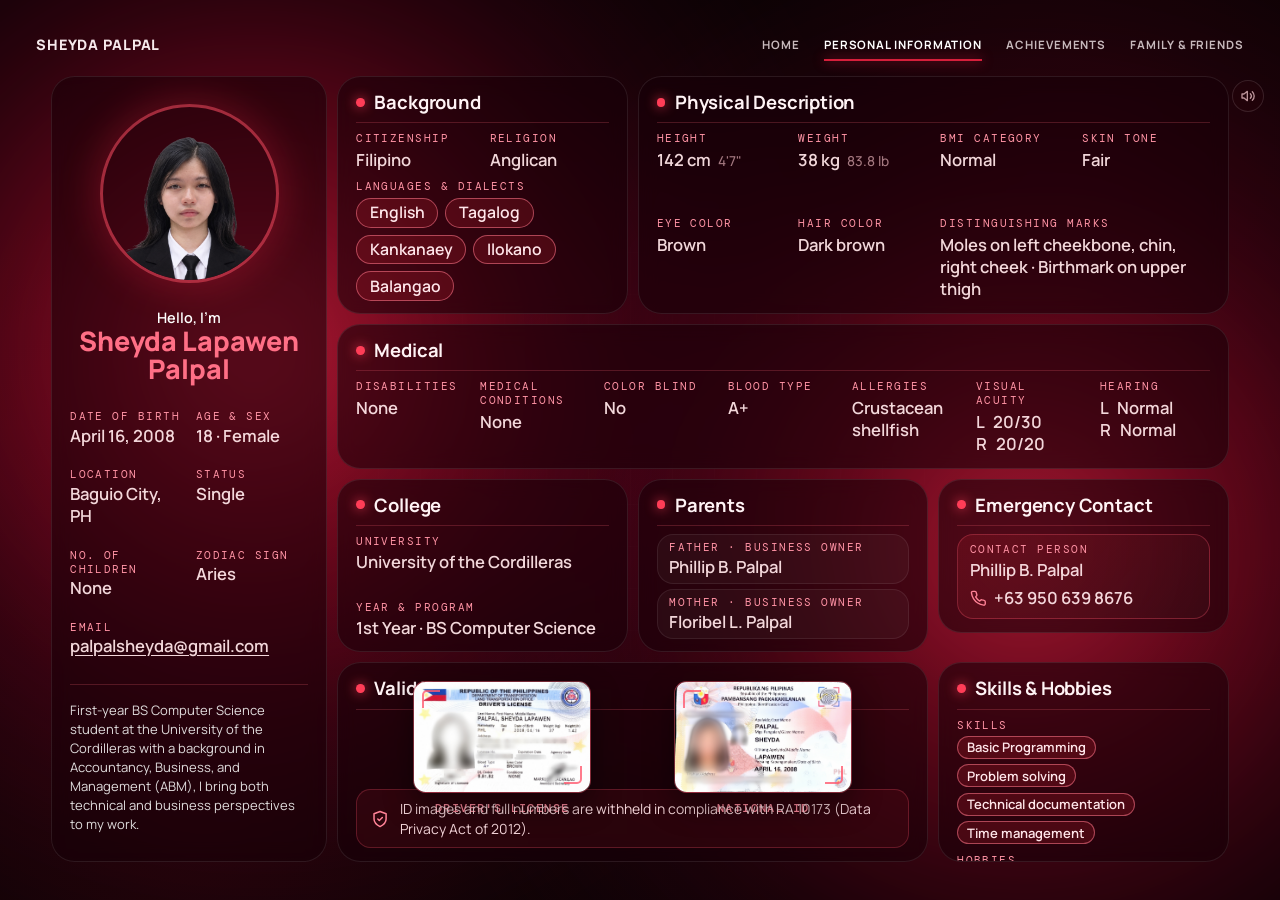
==== commit fc5f26a3: "Update about and achievements pages" ====
--- a/about.html
+++ b/about.html
@@ -27,10 +27,11 @@
   padding: .25rem 4vw 2.4rem;
   display: grid;
   grid-template-columns: minmax(0, .95fr) repeat(3, minmax(0, 1fr));
-  grid-template-rows: auto auto minmax(0, 1fr);
+  grid-template-rows: auto auto auto minmax(0, 1fr);
   --val: clamp(.86rem, 2.1vh, 1.25rem);       /* the size used for ALL the information values */
   grid-template-areas:
     "profile background physical  physical"
+    "profile medical    medical   medical"
     "profile education  parents   emergency"
     "profile ids        ids       skills";
   gap: clamp(.55rem, 1.5vh, 1.1rem);
@@ -60,8 +61,9 @@
 .b-education  { grid-area: education;  animation-delay: .35s; }
 .b-parents    { grid-area: parents;    animation-delay: .45s; }
 .b-emergency  { grid-area: emergency;  animation-delay: .55s; }
-.b-ids        { grid-area: ids;        animation-delay: .65s; }
+.b-medical    { grid-area: medical;    animation-delay: .65s; }
 .b-skills     { grid-area: skills;     animation-delay: .75s; }
+.b-ids        { grid-area: ids;        animation-delay: .85s; }
 @keyframes ab-in { to { opacity: 1; transform: none; } }
 
 .ab-box > h3 {
@@ -170,7 +172,10 @@
 .ab-rows.two    { grid-template-columns: repeat(2, minmax(0, 1fr)); }
 .ab-rows.twelve { grid-template-columns: repeat(12, minmax(0, 1fr)); }
 .ab-row { min-width: 0; }
+.ab-row.s2 { grid-column: span 2; }
 .ab-row.s3 { grid-column: span 3; }
+.ab-row.s4 { grid-column: span 4; }
+.ab-row.s6 { grid-column: span 6; }
 .ab-row.s9 { grid-column: span 9; }
 .ab-row.wide { grid-column: 1 / -1; }
 .ab-row dt { margin: 0; }
@@ -201,8 +206,8 @@
 }
 
 /* cards with spare room: rows spread apart, so lines never stick together */
-.b-physical, .b-background, .b-education { display: flex; flex-direction: column; }
-.b-physical .ab-rows, .b-background .ab-rows, .b-education .ab-rows { flex: 1; align-content: space-between; }
+.b-physical, .b-background, .b-education, .b-medical { display: flex; flex-direction: column; }
+.b-physical .ab-rows, .b-background .ab-rows, .b-education .ab-rows, .b-medical .ab-rows { flex: 1; align-content: space-between; }
 
 /* ---------- skills & hobbies ---------- */
 .b-skills { display: flex; flex-direction: column; }
@@ -338,18 +343,19 @@
     padding: 6.2rem 1rem 6.5rem;
     grid-template-columns: minmax(0, 1fr);
     grid-template-rows: none;
-    grid-template-areas: "profile" "background" "physical" "education" "parents" "emergency" "skills" "ids";
+    grid-template-areas: "profile" "background" "physical" "medical" "education" "parents" "emergency" "skills" "ids";
     overflow: visible;
   }
   .ab-box { overflow: visible; padding: 1.1rem; }
   .ab-photo { width: min(50vw, 210px); }
   .ab-rows.twelve { grid-template-columns: repeat(2, minmax(0, 1fr)); }
-  .ab-row.s3, .ab-row.s9 { grid-column: auto; }
-  .ab-row.s9 { grid-column: 1 / -1; }
+  .ab-row.s3, .ab-row.s4, .ab-row.s6, .ab-row.s9 { grid-column: auto; }
+  .ab-row.s9, .ab-row.s6 { grid-column: 1 / -1; }
   .id-row { flex-direction: column; }
   .id-frame { height: auto; width: min(100%, 320px); }
 }
-/* About: size the top cards and profile so Valid IDs and Skills & Hobbies keep their original look */
+
+/* About: size the top cards and profile so everything fits on one screen */
 .ab-page {
   --val: clamp(.8rem, 1.85vh, 1.12rem);
   gap: clamp(.4rem, 1.1vh, .9rem);
@@ -375,6 +381,28 @@
 .ab-basics {
   gap: clamp(.6rem, 2.2vh, 1.5rem) .8rem;
 }
+
+/* Emergency Contact: shrinks from the bottom instead of stretching; Parents tighter so the row is shorter */
+.b-emergency { align-self: start; }
+.b-parents .ab-people { gap: clamp(.2rem, .6vh, .4rem); }
+.b-parents .ab-person { padding: clamp(.2rem, .55vh, .45rem) clamp(.6rem, .9vw, 1rem); }
+.b-parents .ab-person h4 { margin-top: .1rem; }
+
+/* Skills & Hobbies: tighter chips so the hobbies are never cut */
+.b-skills .ab-group + .ab-group { margin-top: clamp(.3rem, .9vh, .6rem); }
+.b-skills .ab-group .ab-chips { margin-top: .25rem; gap: clamp(.2rem, .6vh, .35rem); }
+.b-skills .ab-chips li { padding: .12em .7em; font-size: clamp(.64rem, 1.45vh, .9rem); }
+
+/* Medical: seven items in one row */
+.ab-rows.seven { grid-template-columns: repeat(7, minmax(0, 1fr)); }
+@media (max-width: 900px) { .ab-rows.seven { grid-template-columns: repeat(2, minmax(0, 1fr)); } }
+
+/* Medical: one compact row, no stretched empty space */
+.b-medical .ab-rows { flex: none; align-content: start; }
+
+/* Valid IDs: same look and place as before (bottom, beside Skills), just a little smaller */
+.id-frame { height: clamp(4.5rem, 12.5vh, 10rem); }
+.ab-photo { width: min(14vw, 20vh); }
 </style>
 </head>
 <body>
@@ -405,21 +433,18 @@
         <h2 class="ab-hello">Hello, I’m<span>Sheyda Lapawen Palpal</span></h2>
 
         <div class="ab-basics">
-    <div><span class="ab-label">Date of Birth</span><p>April 16, 2008</p></div>
-    <div><span class="ab-label">Age &amp; Sex</span><p>18 · Female</p></div>
-    <div><span class="ab-label">Location</span><p>Baguio City, PH</p></div>
-    <div><span class="ab-label">Status</span><p>Single</p></div>
-    <div><span class="ab-label">Disabilities</span><p>None</p></div>
-    <div><span class="ab-label">Zodiac Sign</span><p>Aries</p></div>
-    <div style="grid-column: 1 / -1;"><span class="ab-label">Email</span><p><a href="mailto:palpalsheyda@gmail.com" style="text-decoration: underline; text-underline-offset: 3px;">palpalsheyda@gmail.com</a></p></div>
-</div>
+            <div><span class="ab-label">Date of Birth</span><p>April 16, 2008</p></div>
+            <div><span class="ab-label">Age &amp; Sex</span><p>18 · Female</p></div>
+            <div><span class="ab-label">Location</span><p>Baguio City, PH</p></div>
+            <div><span class="ab-label">Status</span><p>Single</p></div>
+            <div><span class="ab-label">No. of Children</span><p>None</p></div>
+            <div><span class="ab-label">Zodiac Sign</span><p>Aries</p></div>
+            <div style="grid-column: 1 / -1;"><span class="ab-label">Email</span><p><a href="mailto:palpalsheyda@gmail.com" style="text-decoration: underline; text-underline-offset: 3px;">palpalsheyda@gmail.com</a></p></div>
+        </div>
 
         <div class="ab-about">
-            
             <p class="ab-bio">First-year BS Computer Science student at the University of the Cordilleras with a background in Accountancy, Business, and Management (ABM), I bring both technical and business perspectives to my work.</p>
         </div>
-
-        
     </section>
 
     <!-- ============ BACKGROUND ============ -->
@@ -446,11 +471,10 @@
             <div class="ab-row s3"><dt class="ab-label">Height</dt><dd>142 cm <small>4'7"</small></dd></div>
             <div class="ab-row s3"><dt class="ab-label">Weight</dt><dd>38 kg <small>83.8 lb</small></dd></div>
             <div class="ab-row s3"><dt class="ab-label">BMI Category</dt><dd>Normal</dd></div>
-            <div class="ab-row s3"><dt class="ab-label">Blood Type</dt><dd>A+</dd></div>
+            <div class="ab-row s3"><dt class="ab-label">Skin Tone</dt><dd>Fair</dd></div>
             <div class="ab-row s3"><dt class="ab-label">Eye Color</dt><dd>Brown</dd></div>
             <div class="ab-row s3"><dt class="ab-label">Hair Color</dt><dd>Dark brown</dd></div>
-            <div class="ab-row" style="grid-column: span 6;"><dt class="ab-label">Allergies</dt><dd>Crustacean shellfish</dd></div>
-            <div class="ab-row wide"><dt class="ab-label">Distinguishing Marks</dt><dd>Moles on left cheekbone, chin, right cheek · Birthmark on upper thigh</dd></div>
+            <div class="ab-row s6"><dt class="ab-label">Distinguishing Marks</dt><dd>Moles on left cheekbone, chin, right cheek · Birthmark on upper thigh</dd></div>
         </dl>
     </section>
 
@@ -491,12 +515,45 @@
         </div>
     </section>
 
+    <!-- ============ MEDICAL ============ -->
+    <section class="ab-box b-medical">
+        <h3>Medical</h3>
+        <dl class="ab-rows seven">
+            <div class="ab-row"><dt class="ab-label">Disabilities</dt><dd>None</dd></div>
+            <div class="ab-row"><dt class="ab-label">Medical Conditions</dt><dd>None</dd></div>
+            <div class="ab-row"><dt class="ab-label">Color Blind</dt><dd>No</dd></div>
+            <div class="ab-row"><dt class="ab-label">Blood Type</dt><dd>A+</dd></div>
+            <div class="ab-row"><dt class="ab-label">Allergies</dt><dd>Crustacean shellfish</dd></div>
+            <div class="ab-row"><dt class="ab-label">Visual Acuity</dt><dd>L&nbsp;&nbsp;&nbsp;20/30<br>R&nbsp;&nbsp;&nbsp;20/20</dd></div>
+            <div class="ab-row"><dt class="ab-label">Hearing</dt><dd>L&nbsp;&nbsp;&nbsp;Normal<br>R&nbsp;&nbsp;&nbsp;Normal</dd></div>
+        </dl>
+    </section>
+
+    <!-- ============ SKILLS & HOBBIES ============ -->
+    <section class="ab-box b-skills">
+        <h3>Skills &amp; Hobbies</h3>
+
+        <div class="ab-group">
+            <span class="ab-label">Skills</span>
+            <ul class="ab-chips">
+                <li>Basic Programming</li><li>Problem solving</li><li>Technical documentation</li><li>Time management</li>
+            </ul>
+        </div>
+
+        <div class="ab-group">
+            <span class="ab-label">Hobbies</span>
+            <ul class="ab-chips">
+                <li>Driving</li><li>Movies</li><li>Piano</li><li>Painting</li>
+            </ul>
+        </div>
+    </section>
+
     <!-- ============ VALID IDs ============ -->
     <section class="ab-box b-ids">
         <h3>Valid IDs</h3>
 
         <div class="id-row">
-            <!-- ▼ put each blurred ID in assets/ with these file names, and rename the captions to the ID type -->
+            <!-- put each blurred ID in assets/ with these file names, and rename the captions to the ID type -->
             <figure class="id-item">
                 <div class="id-frame">
                     <img src="assets/id1.jpg" alt="Valid ID 1 (blurred)" />
@@ -527,25 +584,6 @@
             <svg viewBox="0 0 24 24" fill="none" stroke="currentColor" stroke-width="2" stroke-linecap="round" stroke-linejoin="round" aria-hidden="true"><path d="M12 22s8-4 8-10V5l-8-3-8 3v7c0 6 8 10 8 10z"/><path d="M9 12l2 2 4-4"/></svg>
             <span>ID images and full numbers are withheld in compliance with RA 10173 (Data Privacy Act of 2012).</span>
         </p>
-    </section>
-
-    <!-- ============ SKILLS & HOBBIES ============ -->
-    <section class="ab-box b-skills">
-        <h3>Skills &amp; Hobbies</h3>
-
-        <div class="ab-group">
-            <span class="ab-label">Skills</span>
-            <ul class="ab-chips">
-                <li>Basic Programming</li><li>Problem solving</li><li>Technical documentation</li><li>Time management</li>
-            </ul>
-        </div>
-
-        <div class="ab-group">
-            <span class="ab-label">Hobbies</span>
-            <ul class="ab-chips">
-                <li>Driving</li><li>Movies</li><li>Piano</li><li>Painting</li>
-            </ul>
-        </div>
     </section>
 
 </main>
